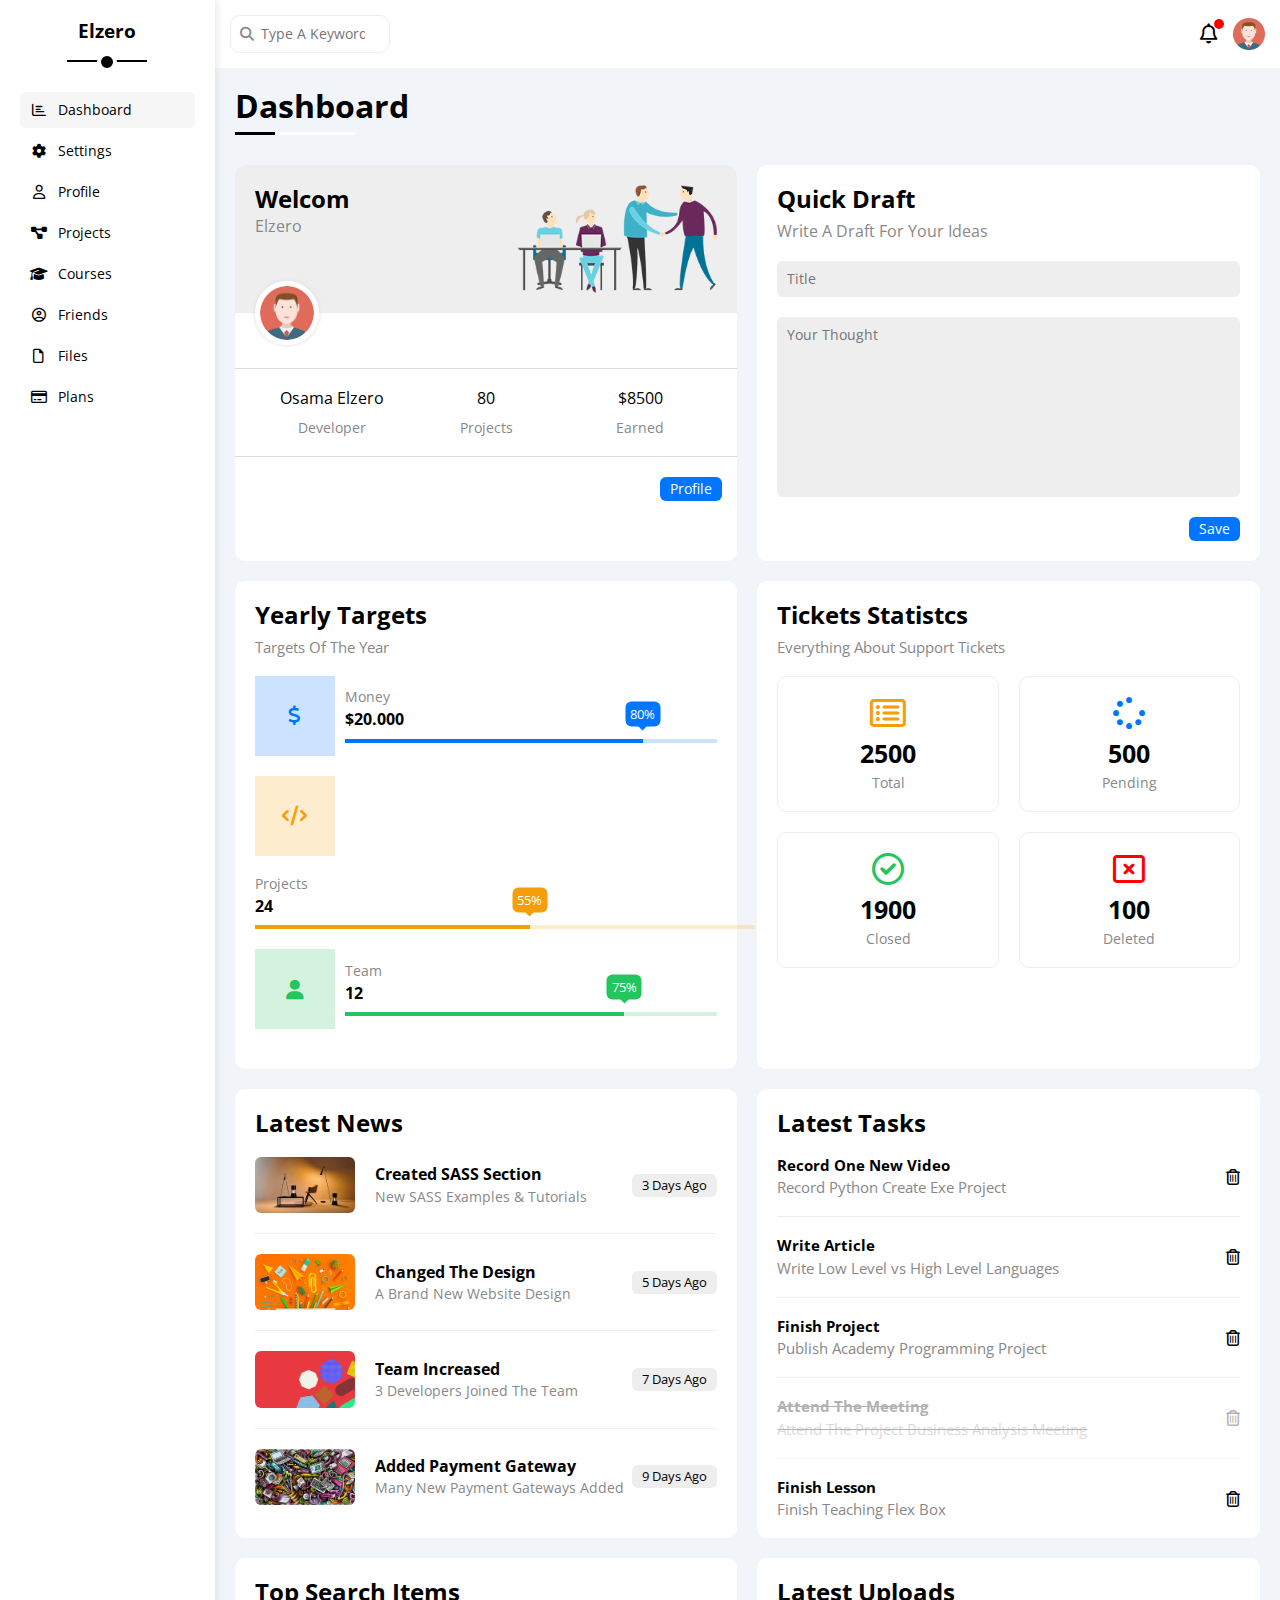
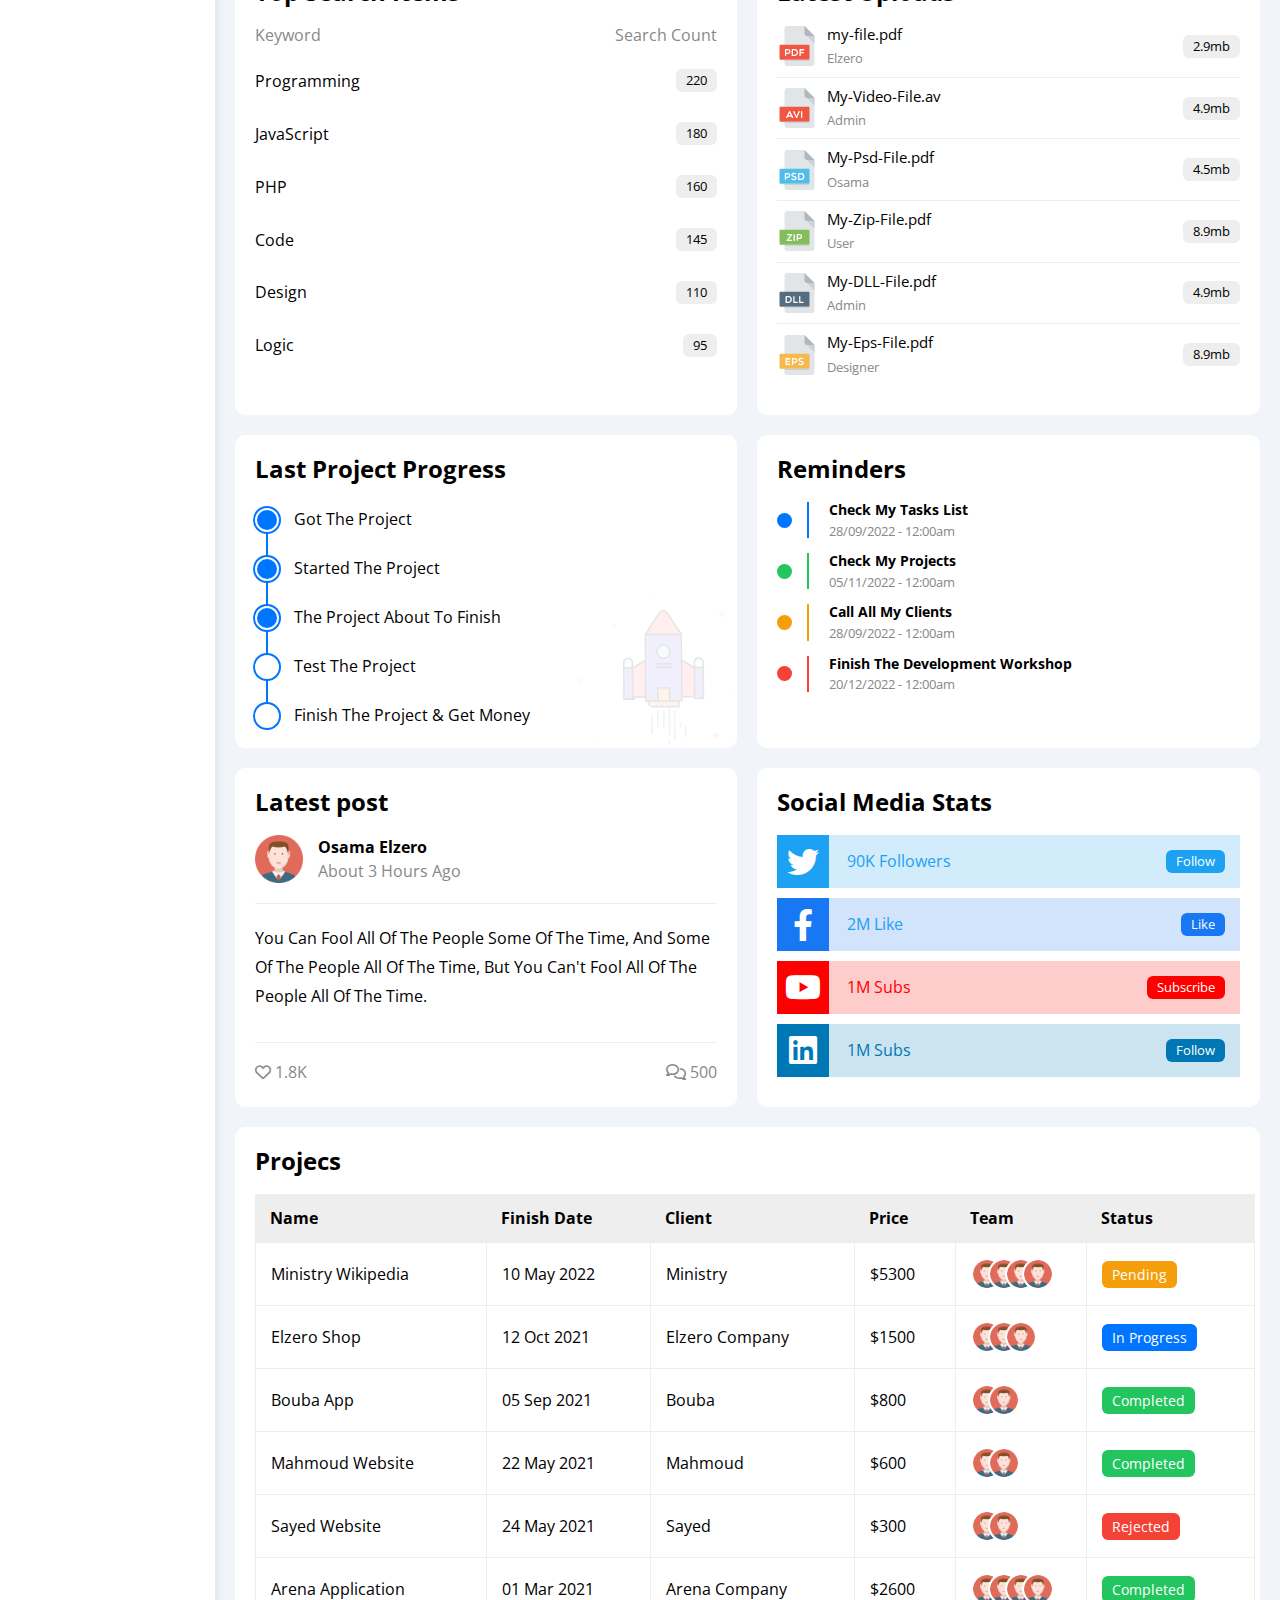
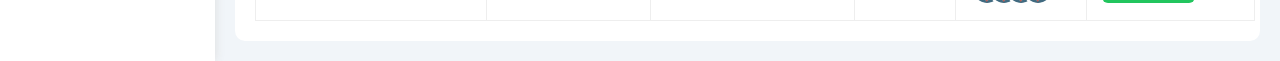
==== dashboard.html @ f8d2c5f2 "adding the project files" ====
<!DOCTYPE html>
<html lang="en">

<head>
  <meta charset="UTF-8">
  <meta http-equiv="X-UA-Compatible" content="IE=edge">
  <meta name="viewport" content="width=device-width, initial-scale=1.0">
  <!-- icons file -->
  <link rel="stylesheet" href="Css/all.min.css">
  <!-- normlaize file -->
  <link rel="stylesheet" href="Css/normlize.css">
  <!-- Framework -->
  <link rel="stylesheet" href="Css/framework.css">
  <!-- mine css files -->
  <link rel="stylesheet" href="Css/master.css">
  <!-- Google fonts -->
  <link rel="preconnect" href="https://fonts.googleapis.com">
  <link rel="preconnect" href="https://fonts.gstatic.com" crossorigin>
  <link
    href="https://fonts.googleapis.com/css2?family=Open+Sans:ital,wght@0,300;0,400;0,500;0,600;0,700;0,800;1,300;1,400;1,500;1,600;1,700;1,800&display=swap"
    rel="stylesheet">
  <title>Dashboard</title>
</head>

<body>
  <!-- Start page -->
  <div class="page d-flex">
    <!-- Start sidebar -->
    <div class="sidebar bg-white p-20 p-relative">
      <h3 class="p-relative txt-c mt-0">Elzero</h3>
      <ul class="">
        <li>
          <a class="active d-flex align-center fs-14 c-black rad-6 p-10" href="/dashboard.html">
            <i class="fa-regular fa-chart-bar fa-fw"></i>
            <span class="hide-mobile">dashboard</span>
          </a>
        </li>
        <li>
          <a class="d-flex align-center fs-14 c-black rad-6 p-10" href="/settings.html">
            <i class="fa-solid fa-gear fa-fw"></i>
            <span class="hide-mobile">settings</span>
          </a>
        </li>
        <li>
          <a class="d-flex align-center fs-14 c-black rad-6 p-10" href="/profile.html">
            <i class="fa-regular fa-user fa-fw"></i>
            <span class="hide-mobile">profile</span>
          </a>
        </li>
        <li>
          <a class="d-flex align-center fs-14 c-black rad-6 p-10" href="/projects.html">
            <i class="fa-solid fa-diagram-project fa-fw"></i></i>
            <span class="hide-mobile">projects</span>
          </a>
        </li>
        <li>
          <a class="d-flex align-center fs-14 c-black rad-6 p-10" href="/courses.html">
            <i class="fa-solid fa-graduation-cap fa-fw"></i>
            <span class="hide-mobile">courses</span>
          </a>
        </li>
        <li>
          <a class="d-flex align-center fs-14 c-black rad-6 p-10" href="/friends.html">
            <i class="fa-regular fa-circle-user fa-fw"></i>
            <span class="hide-mobile">friends</span>
          </a>
        </li>
        <li>
          <a class="d-flex align-center fs-14 c-black rad-6 p-10" href="/files.html">
            <i class="fa-regular fa-file fa-fw"></i>
            <span class="hide-mobile">files</span>
          </a>
        </li>
        <li>
          <a class="d-flex align-center fs-14 c-black rad-6 p-10" href="/plans.html">
            <i class="fa-regular fa-credit-card fa-fw"></i>
            <span class="hide-mobile">plans</span>
          </a>
        </li>
      </ul>
    </div>
    <!-- End sidebar -->
    <!-- Startr mine continer -->
    <div class="mine-continer w-full">
      <!-- Start head -->
      <div class="head between-flex p-15 bg-white ">
        <div class="search p-relative" action="">
          <input class="p-10 border-1 rad-10 p-relative fs-14" type="search" placeholder="Type A Keyword">
        </div>
        <div class="icons d-flex align-center">
          <div class="bell p-relative">
            <i class="fa-regular fa-bell p-relative fa-lg"></i>
          </div>
          <img src="/images/dashborder/head/avatar.png" alt="">
        </div>
      </div>
      <!-- End head  -->
      <!-- Start title -->
      <h1 class="p-relative">Dashboard</h1>
      <!-- End title -->
      <!-- Strt content -->
      <div class="content d-grid gap-20">
        <!-- Start Welcome -->
        <div class="welcom bg-white rad-10 over-hidden">
          <div class="top p-20 d-flex s-between bg-eee">
            <div class="text p-relative">
              <h2 class="m-0">Welcom</h2>
              <p class="c-grey mt-5">Elzero</p>
            </div>
            <img class="hide-mobile " src="/images/dashborder/welcome/welcome.png" alt="">
          </div>
          <div class="image center-img">
            <img src="/images/dashborder/head/avatar.png" alt="">
          </div>
          <div class="bottom d-flex p-20 mt-20 mb-20 align-center s-around txt-c center-flex mobile-block">
            <div class="box">
              <div class="mb-10">Osama Elzero</div>
              <span class="fs-14 c-grey">Developer</span>
            </div>
            <div class="box">
              <div class="mb-10">80</div>
              <span class="fs-14 c-grey">Projects</span>
            </div>
            <div class="box">
              <div class="mb-10">$8500</div>
              <span class="fs-14 c-grey">Earned</span>
            </div>
          </div>
          <a class="visit bg-blue c-white btn-shape d-block w-fit fs-14" href="profile.html">Profile</a>
        </div>
        <!-- End Welcome -->
        <!-- Start Quick Draft -->
        <div class="quick-draft bg-white rad-10 p-20 over-hidden">
          <h2 class="mb-10 mt-0">Quick Draft</h2>
          <p class="c-grey mt-0 mb-20">Write A Draft For Your Ideas</p>
          <form action="">
            <input class="bg-eee rad-6 p-10 d-block mb-20 border-0 w-full fs-14" type="text" placeholder="Title">
            <textarea class="p-10 bg-eee d-block mb-20 rad-6 border-0 w-full fs-14" name="massge"
              placeholder="Your Thought"></textarea>
            <input class="bg-blue btn-shape c-white fs-14 border-0 d-block" type="submit" value="Save">
          </form>
        </div>
        <!-- End Quick Draft -->
        <!-- Start yearly Targets -->
        <div class="yearly-targets bg-white rad-10 p-20">
          <h2 class="mb-10 mt-0">Yearly Targets</h2>
          <p class="c-grey mt-0 mb-20 fs-15">Targets Of The Year</p>
          <div class="box money d-flex align-center mb-20">
            <div class="icon center-flex">
              <i class="fa-solid fa-dollar-sign d-flex align-center fa-lg c-blue"></i>
            </div>
            <div class="data">
              <span class="d-block fs-14 c-grey">Money</span>
              <span class="d-block mt-5 mb-10 fw-bold">&dollar;20.000</span>
              <div class="bar p-relative w-full bg-blue">
                <span class="p-absolute progres bg-blue" style="width: 80%;"></span>
                <span class="persent p-absolute c-white rad-6 fs-14 p-5 bg-blue">80%</span>
              </div>
            </div>
          </div>
          <div class="box projects d-flex align-center mb-20">
            <div class="icon center-flex">
              <i class="fa-solid fa-code d-flex align-center fa-lg c-orange"></i>
            </div>
            <div class="data">
              <span class="d-block fs-14 c-grey">Projects</span>
              <span class="d-block mt-5 mb-10 fw-bold">24</span>
              <div class="bar p-relative w-full bg-orange">
                <span class="p-absolute progres bg-orange" style="width: 55%;"></span>
                <span class="persent p-absolute c-white rad-6 fs-14 p-5 bg-orange">55%</span>
              </div>
            </div>
          </div>
          <div class="box team d-flex align-center mb-20">
            <div class="icon center-flex">
              <i class="fa-solid fa-user fa-lg c-green"></i>
            </div>
            <div class="data">
              <span class="d-block fs-14 c-grey">Team</span>
              <span class="d-block mt-5 mb-10 fw-bold">12</span>
              <div class="bar p-relative w-full bg-green">
                <span class="p-absolute progres bg-green" style="width: 75%;"></span>
                <span class="persent p-absolute c-white rad-6 fs-14 p-5 bg-green">75%</span>
              </div>
            </div>
          </div>
        </div>
        <!-- End yearly Targets -->
        <!-- Start Tickets -->
        <div class="tickets bg-white p-20 rad-10">
          <h2 class="mt-0 mb-10">Tickets Statistcs</h2>
          <p class="c-grey mt-0 mb-20 fs-15">Everything About Support Tickets</p>
          <div class="tickets-container txt-c d-flex gap-20 f-wrap">
            <div class="ticket p-20 border-1 rad-10">
              <i class="fa-regular fa-rectangle-list c-orange fa-2x mb-10"></i>
              <span class="d-block mb-5 fs-25 fw-bold">2500</span>
              <span class="c-grey fs-14">Total</span>
            </div>
            <div class="ticket p-20 border-1 rad-10">
              <i class="fa-solid fa-spinner c-blue fa-2x mb-10"></i>
              <span class="d-block mb-5 fs-25 fw-bold">500</span>
              <span class="c-grey fs-14">Pending</span>
            </div>
            <div class="ticket p-20 border-1 rad-10">
              <i class="fa-regular fa-circle-check c-green fa-2x mb-10"></i>
              <span class="d-block mb-5 fs-25 fw-bold">1900</span>
              <span class="c-grey fs-14">Closed</span>
            </div>
            <div class="ticket p-20 border-1 rad-10">
              <i class="fa-regular fa-rectangle-xmark c-red fa-2x mb-10"></i>
              <span class="d-block mb-5 fs-25 fw-bold">100</span>
              <span class="c-grey fs-14">Deleted</span>
            </div>
          </div>
        </div>
        <!-- End Tickets -->
        <!-- Start Latest News -->
        <div class="latest p-20 bg-white rad-10">
          <h2 class="m-0 mb-20 center-mobile">Latest News</h2>
          <div class="box d-flex align-center mobile-block center-mobile">
            <img class="rad-6" src="/images/dashborder/Latest-News/news-01.png" alt="">
            <div class="text">
              <span class="d-block fw-bold fs-16 mb-5">Created SASS Section</span>
              <span class="d-block c-grey fs-14">New SASS Examples & Tutorials</span>
            </div>
            <span class="d-block btn-shape label bg-eee fs-13 w-fit">3 Days Ago</span>
          </div>
          <div class="box d-flex align-center mobile-block center-mobile">
            <img class="rad-6" src="/images/dashborder/Latest-News/news-02.png" alt="">
            <div class="text">
              <span class="d-block fw-bold fs-16 mb-5">Changed The Design</span>
              <span class="d-block c-grey fs-14">A Brand New Website Design</span>
            </div>
            <span class="d-block btn-shape label bg-eee fs-13 w-fit">5 Days Ago</span>
          </div>
          <div class="box d-flex align-center mobile-block center-mobile">
            <img class="rad-6" src="/images/dashborder/Latest-News/news-03.png" alt="">
            <div class="text">
              <span class="d-block fw-bold fs-16 mb-5">Team Increased</span>
              <span class="d-block c-grey fs-14">3 Developers Joined The Team</span>
            </div>
            <span class="d-block btn-shape label bg-eee fs-13 w-fit">7 Days Ago</span>
          </div>
          <div class="box d-flex align-center mobile-block center-mobile">
            <img class="rad-6" src="/images/dashborder/Latest-News/news-04.png" alt="">
            <div class="text">
              <span class="d-block fw-bold fs-16 mb-5">Added Payment Gateway</span>
              <span class="d-block c-grey fs-14">Many New Payment Gateways Added</span>
            </div>
            <span class="d-block btn-shape label bg-eee fs-13 w-fit">9 Days Ago</span>
          </div>
        </div>
        <!-- End Latest News -->
        <!-- Start Satest News -->
        <div class="latest-tasks bg-white p-20 rad-10">
          <h2 class="m-0 mb-20">Latest Tasks</h2>
          <div class="task between-flex">
            <div class="text fs-15">
              <span class="d-block mb-5 fw-bold">Record One New Video</span>
              <span class="d-block c-grey">Record Python Create Exe Project</span>
            </div>
            <i class="fa-regular fa-trash-can"></i>
          </div>
          <div class="task between-flex">
            <div class="text fs-15">
              <span class="d-block mb-5 fw-bold">Write Article</span>
              <span class="d-block c-grey">Write Low Level vs High Level Languages</span>
            </div>
            <i class="fa-regular fa-trash-can"></i>
          </div>
          <div class="task between-flex">
            <div class="text fs-15">
              <span class="d-block mb-5 fw-bold">Finish Project</span>
              <span class="d-block c-grey">Publish Academy Programming Project</span>
            </div>
            <i class="fa-regular fa-trash-can"></i>
          </div>
          <div class="task deleted between-flex">
            <div class="text fs-15">
              <span class="d-block mb-5 fw-bold ">Attend The Meeting</span>
              <span class="d-block c-grey">Attend The Project Business Analysis Meeting</span>
            </div>
            <i class="fa-regular fa-trash-can"></i>
          </div>
          <div class="task between-flex">
            <div class="text fs-15">
              <span class="d-block mb-5 fw-bold">Finish Lesson</span>
              <span class="d-block c-grey">Finish Teaching Flex Box</span>
            </div>
            <i class="fa-regular fa-trash-can"></i>
          </div>
        </div>
        <!-- End Satest News -->
        <!-- Start top Search Items -->
        <div class="top-search bg-white p-20 rad-10">
          <h2 class="mt-0 mb-20">Top Search Items</h2>
          <div class="item-head between-flex mb-10">
            <p class="m-0 c-grey fs-16">Keyword</p>
            <p class="m-0 c-grey fs-16">Search Count</p>
          </div>
          <div class="item between-flex pt-15 pb-15">
            <p class="m-0 fs-16">Programming</p>
            <p class="m-0 btn-shape bg-eee fs-13">220</p>
          </div>
          <div class="item between-flex pt-15 pb-15">
            <p class="m-0 fs-16">JavaScript</p>
            <p class="m-0 btn-shape bg-eee fs-13">180</p>
          </div>
          <div class="item between-flex pt-15 pb-15">
            <p class="m-0 fs-16">PHP</p>
            <p class="m-0 btn-shape bg-eee fs-13">160</p>
          </div>
          <div class="item between-flex pt-15 pb-15">
            <p class="m-0 fs-16">Code</p>
            <p class="m-0 btn-shape bg-eee fs-13">145</p>
          </div>
          <div class="item between-flex pt-15 pb-15">
            <p class="m-0 fs-16">Design</p>
            <p class="m-0 btn-shape bg-eee fs-13">110</p>
          </div>
          <div class="item between-flex pt-15">
            <p class="m-0 fs-16">Logic</p>
            <p class="m-0 btn-shape bg-eee fs-13">95</p>
          </div>
        </div>
        <!-- End top Search Items -->
        <!-- Start Latest Uploads -->
        <div class="latest-uploads bg-white p-20 rad-10">
          <h2 class="mt-0 mb-20">Latest Uploads</h2>
          <ul class="m-0">
            <li class="up-row d-flex align-center mb-10 pb-10">
              <img class="mr-10" src="/images/dashborder/Latest-Uploads/pdf.svg" alt="">
              <div class="info">
                <span class="d-block fs-15 mb-5">my-file.pdf</span>
                <span class="c-grey fs-13">Elzero</span>
              </div>
              <span class="lable d-block btn-shape bg-eee fs-13">2.9mb</span>
            </li>
            <li class="up-row d-flex align-center mb-10 pb-10">
              <img class="mr-10" src="/images/dashborder/Latest-Uploads/avi.svg" alt="">
              <div class="info">
                <span class="d-block fs-15 mb-5">My-Video-File.av</span>
                <span class="c-grey fs-13">Admin</span>
              </div>
              <span class="lable d-block btn-shape bg-eee fs-13">4.9mb</span>
            </li>
            <li class="up-row d-flex align-center mb-10 pb-10">
              <img class="mr-10" src="/images/dashborder/Latest-Uploads/psd.svg" alt="">
              <div class="info">
                <span class="d-block fs-15 mb-5">My-Psd-File.pdf</span>
                <span class="c-grey fs-13">Osama</span>
              </div>
              <span class="lable d-block btn-shape bg-eee fs-13">4.5mb</span>
            </li>
            <li class="up-row d-flex align-center mb-10 pb-10">
              <img class="mr-10" src="/images/dashborder/Latest-Uploads/zip.svg" alt="">
              <div class="info">
                <span class="d-block fs-15 mb-5">My-Zip-File.pdf</span>
                <span class="c-grey fs-13">User</span>
              </div>
              <span class="lable d-block btn-shape bg-eee fs-13">8.9mb</span>
            </li>
            <li class="up-row d-flex align-center mb-10 pb-10">
              <img class="mr-10" src="/images/dashborder/Latest-Uploads/dll.svg" alt="">
              <div class="info">
                <span class="d-block fs-15 mb-5">My-DLL-File.pdf</span>
                <span class="c-grey fs-13">Admin</span>
              </div>
              <span class="lable d-block btn-shape bg-eee fs-13">4.9mb</span>
            </li>
            <li class="up-row d-flex align-center mb-10 pb-10">
              <img class="mr-10" src="/images/dashborder/Latest-Uploads/eps.svg" alt="">
              <div class="info">
                <span class="d-block fs-15 mb-5">My-Eps-File.pdf</span>
                <span class="c-grey fs-13">Designer</span>
              </div>
              <span class="lable d-block btn-shape bg-eee fs-13">8.9mb</span>
            </li>
          </ul>
        </div>
        <!-- End Latest Uploads -->
        <!-- Start Last Project Progress -->
        <div class="last-project bg-white p-20 rad-10 p-relative">
          <h2 class="mt-0 mb20">Last Project Progress</h2>
          <ul class="p-relative m-0">
            <li class="step d-flex align-center mt-25 don">
              Got The Project
            </li>
            <li class="step d-flex align-center mt-25 don">
              Started The Project
            </li>
            <li class="step d-flex align-center mt-25 don">
              The Project About To Finish
            </li>
            <li class="step d-flex align-center mt-25 in">
              Test The Project
            </li>
            <li class="step d-flex align-center mt-25">
              Finish The Project & Get Money
            </li>
          </ul>
          <img class="p-absolute hide-mobile" src="images/dashborder/Last Profect Progress/project.png" alt="">
        </div>
        <!-- End Last Project Progress -->
        <!-- Start Reminders -->
        <div class="reminders bg-white rad-10 p-20">
          <h2 class="mt-0 mb 20">Reminders</h2>
          <ul class="m-0">
            <li class="remind-row d-flex align-center mt-15">
              <span class="dot d-block mr-15 rad-50 bg-blue"></span>
              <div class="text  pl-20">
                <p class="mt-0 mb-5 fs-14 fw-bold">Check My Tasks List</p>
                <span class="d-block c-grey fs-13">28/09/2022 - 12:00am</span>
              </div>
            </li>
            <li class="remind-row d-flex align-center mt-15">
              <span class="dot d-block mr-15 rad-50 bg-green"></span>
              <div class="text pl-20">
                <p class="mt-0 mb-5 fs-14 fw-bold">Check My Projects</p>
                <span class="d-block c-grey fs-13">05/11/2022 - 12:00am</span>
              </div>
            </li>
            <li class="remind-row d-flex align-center mt-15">
              <span class="dot d-block mr-15 rad-50 bg-orange"></span>
              <div class="text pl-20">
                <p class="mt-0 mb-5 fs-14 fw-bold">Call All My Clients</p>
                <span class="d-block c-grey fs-13">28/09/2022 - 12:00am</span>
              </div>
            </li>
            <li class="remind-row d-flex align-center mt-15">
              <span class="dot d-block mr-15 rad-50 bg-red"></span>
              <div class="text pl-20">
                <p class="mt-0 mb-5 fs-14 fw-bold">Finish The Development Workshop</p>
                <span class="d-block c-grey fs-13">20/12/2022 - 12:00am</span>
              </div>
            </li>
          </ul>
        </div>
        <!-- End Reminders -->
        <!-- Start Latest Post -->
        <div class="latest-post bg-white rad-10 p-20">
          <h2 class="mt-0 mb-20">Latest post</h2>
          <div class="head d-flex align-center">
            <img class="mr-15" src="/images/dashborder/head/avatar.png" alt="">
            <div class="text">
              <span class="d-block mb-5 fs-16 fw-bold">Osama Elzero</span>
              <span class="d-block c-grey fs-16">About 3 Hours Ago</span>
            </div>
          </div>
          <div class="post mt-20 pt-20 pb-20 mb-20 center-mobile">You Can Fool All Of The People Some Of The Time, And
            Some Of The People All Of The Time, But You Can't Fool All Of The
            People All Of The Time.</div>
          <div class="data c-grey between-flex">
            <div class="likes">
              <i class="fa-regular fa-heart"></i>
              <span>1.8K</span>
            </div>
            <div class="comments">
              <i class="fa-regular fa-comments"></i>
              <span>500</span>
            </div>
          </div>
        </div>
        <!-- End Latest Post -->
        <!-- Start Social Media Stats -->
        <div class="social-media bg-white p-20 rad-10">
          <h2 class="mt-0 mb-20">Social Media Stats</h2>
          <div class="twitter social-row between-flex mb-10 p-relative p-15">
            <i class="fa-brands fa-twitter fa-2x c-white center-flex h-full p-absolute"></i>
            <span>90K Followers</span>
            <a href="#" class="btn-shape c-white fs-13">Follow</a>
          </div>
          <div class="facebook social-row between-flex mb-10 p-relative p-15">
            <i class="fa-brands fa-facebook-f c-white fa-2x center-flex h-full p-absolute"></i>
            <span>2M Like</span>
            <a href="#" class="btn-shape c-white fs-13">Like</a>
          </div>
          <div class="youtupe social-row between-flex mb-10 p-relative p-15">
            <i class="fa-brands fa-youtube c-white fa-2x center-flex h-full p-absolute"></i>
            <span>1M Subs</span>
            <a href="#" class="btn-shape c-white fs-13">Subscribe</a>
          </div>
          <div class="linked-in social-row between-flex mb-10 p-relative p-15">
            <i class="fa-brands fa-linkedin c-white fa-2x center-flex h-full p-absolute"></i>
            <span>1M Subs</span>
            <a href="#" class="btn-shape c-white fs-13">Follow</a>
          </div>
        </div>
        <!-- End Social Media Stats -->
      </div>
      <!-- End content -->
      <!-- Start Projects -->
      <div class="projecs p-20 bg-white rad-10 m-20">
        <h2 class="mt-0 mb-20">Projecs</h2>
        <table>
          <thead>
            <tr>
              <td>Name</td>
              <td>Finish Date</td>
              <td>Client</td>
              <td>Price</td>
              <td>Team</td>
              <td>Status</td>
            </tr>
          </thead>
          <tbody>
            <tr>
              <td>Ministry Wikipedia</td>
              <td>10 May 2022</td>
              <td>Ministry</td>
              <td>$5300</td>
              <td class="image d-flex align-center">
                <img src="/images/dashborder/head/avatar.png" alt="">
                <img src="/images/dashborder/head/avatar.png" alt="">
                <img src="/images/dashborder/head/avatar.png" alt="">
                <img src="/images/dashborder/head/avatar.png" alt="">
              </td>
              <td><span class="btn-shape bg-orange c-white fs-14">Pending</span></td>
            </tr>
            <tr>
              <td>Elzero Shop</td>
              <td>12 Oct 2021</td>
              <td>Elzero Company</td>
              <td>$1500</td>
              <td class="image d-flex align-center">
                <img src="/images/dashborder/head/avatar.png" alt="">
                <img src="/images/dashborder/head/avatar.png" alt="">
                <img src="/images/dashborder/head/avatar.png" alt="">
              </td>
              <td><span class="btn-shape bg-blue c-white fs-14">In Progress</span></td>
            </tr>
            <tr>
              <td>Bouba App</td>
              <td>05 Sep 2021</td>
              <td>Bouba</td>
              <td>$800</td>
              <td class="image d-flex align-center">
                <img src="/images/dashborder/head/avatar.png" alt="">
                <img src="/images/dashborder/head/avatar.png" alt="">
              </td>
              <td><span class="btn-shape bg-green c-white fs-14">Completed</span></td>
            </tr>
            <tr>
              <td>Mahmoud Website</td>
              <td>22 May 2021</td>
              <td>Mahmoud</td>
              <td>$600</td>
              <td class="image d-flex align-center">
                <img src="/images/dashborder/head/avatar.png" alt="">
                <img src="/images/dashborder/head/avatar.png" alt="">
              </td>
              <td><span class="btn-shape bg-green c-white fs-14">Completed</span></td>
            </tr>
            <tr>
              <td>Sayed Website</td>
              <td>24 May 2021</td>
              <td>Sayed</td>
              <td>$300</td>
              <td class="image d-flex align-center">
                <img src="/images/dashborder/head/avatar.png" alt="">
                <img src="/images/dashborder/head/avatar.png" alt="">
              </td>
              <td><span class="btn-shape bg-red c-white fs-14">Rejected</span></td>
            </tr>
            <tr>
              <td>Arena Application</td>
              <td>01 Mar 2021</td>
              <td>Arena Company</td>
              <td>$2600</td>
              <td class="image d-flex align-center">
                <img src="/images/dashborder/head/avatar.png" alt="">
                <img src="/images/dashborder/head/avatar.png" alt="">
                <img src="/images/dashborder/head/avatar.png" alt="">
                <img src="/images/dashborder/head/avatar.png" alt="">
              </td>
              <td><span class="btn-shape bg-green c-white fs-14">Completed</span></td>
            </tr>
          </tbody>
        </table>
      </div>
      <!-- End Projects -->
    </div>
    <!-- End mine continer -->
  </div>
  <!-- End page -->
</body>

</html>
---- Css/normlize.css ----
/*! normalize.css v8.0.1 | MIT License | github.com/necolas/normalize.css */

/* Document
   ========================================================================== */

/**
 * 1. Correct the line height in all browsers.
 * 2. Prevent adjustments of font size after orientation changes in iOS.
 */

html {
  line-height: 1.15;
  /* 1 */
  -webkit-text-size-adjust: 100%;
  /* 2 */
}

/* Sections
   ========================================================================== */

/**
 * Remove the margin in all browsers.
 */

body {
  margin: 0;
}

/**
 * Render the `main` element consistently in IE.
 */

main {
  display: block;
}

/**
 * Correct the font size and margin on `h1` elements within `section` and
 * `article` contexts in Chrome, Firefox, and Safari.
 */

h1 {
  font-size: 2em;
  margin: 0.67em 0;
}

/* Grouping content
   ========================================================================== */

/**
 * 1. Add the correct box sizing in Firefox.
 * 2. Show the overflow in Edge and IE.
 */

hr {
  box-sizing: content-box;
  /* 1 */
  height: 0;
  /* 1 */
  overflow: visible;
  /* 2 */
}

/**
 * 1. Correct the inheritance and scaling of font size in all browsers.
 * 2. Correct the odd `em` font sizing in all browsers.
 */

pre {
  font-family: monospace, monospace;
  /* 1 */
  font-size: 1em;
  /* 2 */
}

/* Text-level semantics
   ========================================================================== */

/**
 * Remove the gray background on active links in IE 10.
 */

a {
  background-color: transparent;
}

/**
 * 1. Remove the bottom border in Chrome 57-
 * 2. Add the correct text decoration in Chrome, Edge, IE, Opera, and Safari.
 */

abbr[title] {
  border-bottom: none;
  /* 1 */
  text-decoration: underline;
  /* 2 */
  text-decoration: underline dotted;
  /* 2 */
}

/**
 * Add the correct font weight in Chrome, Edge, and Safari.
 */

b,
strong {
  font-weight: bolder;
}

/**
 * 1. Correct the inheritance and scaling of font size in all browsers.
 * 2. Correct the odd `em` font sizing in all browsers.
 */

code,
kbd,
samp {
  font-family: monospace, monospace;
  /* 1 */
  font-size: 1em;
  /* 2 */
}

/**
 * Add the correct font size in all browsers.
 */

small {
  font-size: 80%;
}

/**
 * Prevent `sub` and `sup` elements from affecting the line height in
 * all browsers.
 */

sub,
sup {
  font-size: 75%;
  line-height: 0;
  position: relative;
  vertical-align: baseline;
}

sub {
  bottom: -0.25em;
}

sup {
  top: -0.5em;
}

/* Embedded content
   ========================================================================== */

/**
 * Remove the border on images inside links in IE 10.
 */

img {
  border-style: none;
}

/* Forms
   ========================================================================== */

/**
 * 1. Change the font styles in all browsers.
 * 2. Remove the margin in Firefox and Safari.
 */

button,
input,
optgroup,
select,
textarea {
  font-family: inherit;
  /* 1 */
  font-size: 100%;
  /* 1 */
  line-height: 1.15;
  /* 1 */
  margin: 0;
  /* 2 */
}

/**
 * Show the overflow in IE.
 * 1. Show the overflow in Edge.
 */

button,
input {
  /* 1 */
  overflow: visible;
}

/**
 * Remove the inheritance of text transform in Edge, Firefox, and IE.
 * 1. Remove the inheritance of text transform in Firefox.
 */

button,
select {
  /* 1 */
  text-transform: none;
}

/**
 * Correct the inability to style clickable types in iOS and Safari.
 */

button,
[type="button"],
[type="reset"],
[type="submit"] {
  -webkit-appearance: button;
}

/**
 * Remove the inner border and padding in Firefox.
 */

button::-moz-focus-inner,
[type="button"]::-moz-focus-inner,
[type="reset"]::-moz-focus-inner,
[type="submit"]::-moz-focus-inner {
  border-style: none;
  padding: 0;
}

/**
 * Restore the focus styles unset by the previous rule.
 */

button:-moz-focusring,
[type="button"]:-moz-focusring,
[type="reset"]:-moz-focusring,
[type="submit"]:-moz-focusring {
  outline: 1px dotted ButtonText;
}

/**
 * Correct the padding in Firefox.
 */

fieldset {
  padding: 0.35em 0.75em 0.625em;
}

/**
 * 1. Correct the text wrapping in Edge and IE.
 * 2. Correct the color inheritance from `fieldset` elements in IE.
 * 3. Remove the padding so developers are not caught out when they zero out
 *    `fieldset` elements in all browsers.
 */

legend {
  box-sizing: border-box;
  /* 1 */
  color: inherit;
  /* 2 */
  display: table;
  /* 1 */
  max-width: 100%;
  /* 1 */
  padding: 0;
  /* 3 */
  white-space: normal;
  /* 1 */
}

/**
 * Add the correct vertical alignment in Chrome, Firefox, and Opera.
 */

progress {
  vertical-align: baseline;
}

/**
 * Remove the default vertical scrollbar in IE 10+.
 */

textarea {
  overflow: auto;
}

/**
 * 1. Add the correct box sizing in IE 10.
 * 2. Remove the padding in IE 10.
 */

[type="checkbox"],
[type="radio"] {
  box-sizing: border-box;
  /* 1 */
  padding: 0;
  /* 2 */
}

/**
 * Correct the cursor style of increment and decrement buttons in Chrome.
 */

[type="number"]::-webkit-inner-spin-button,
[type="number"]::-webkit-outer-spin-button {
  height: auto;
}

/**
 * 1. Correct the odd appearance in Chrome and Safari.
 * 2. Correct the outline style in Safari.
 */

[type="search"] {
  -webkit-appearance: textfield;
  /* 1 */
  outline-offset: -2px;
  /* 2 */
}

/**
 * Remove the inner padding in Chrome and Safari on macOS.
 */

[type="search"]::-webkit-search-decoration {
  -webkit-appearance: none;
}

/**
 * 1. Correct the inability to style clickable types in iOS and Safari.
 * 2. Change font properties to `inherit` in Safari.
 */

::-webkit-file-upload-button {
  -webkit-appearance: button;
  /* 1 */
  font: inherit;
  /* 2 */
}

/* Interactive
   ========================================================================== */

/*
 * Add the correct display in Edge, IE 10+, and Firefox.
 */

details {
  display: block;
}

/*
 * Add the correct display in all browsers.
 */

summary {
  display: list-item;
}

/* Misc
   ========================================================================== */

/**
 * Add the correct display in IE 10+.
 */

template {
  display: none;
}

/**
 * Add the correct display in IE 10.
 */

[hidden] {
  display: none;
}
---- Css/framework.css ----
/* Start varibales */
:root {
  --blue-color: #0075ff;
  --blue-alt-color: #0d69d5;
  --orange-color: #f59e0b;
  --green-color: #22c55e;
  --red-color: #f44336;
  --grey-color: #888;
}

/* End varibales */
/* Start Box */

.d-block {
  display: block;
}

.d-flex {
  display: flex;
}

.d-grid {
  display: grid;
}

@media (max-width:767px) {
  .mobile-block {
    display: block;
  }
}

.align-center {
  align-items: center;
}

.j-center {
  justify-content: center;
}

.s-between {
  justify-content: space-between;
}

.s-around {
  justify-content: space-around;
}

.f-wrap {
  flex-wrap: wrap;
}

/* End Box */
/* Start padding + margin + gap */
.p-5 {
  padding: 5px;
}

.p-10 {
  padding: 10px;
}

.p-15 {
  padding: 15px;
}

.p-20 {
  padding: 20px;
}

.pt-10 {
  padding-top: 10px;
}

.pt-15 {
  padding-top: 15px;
}

.pt-20 {
  padding-top: 20px;
}

.pr-10 {
  padding-right: 10px;
}

.pr-15 {
  padding-right: 15px;
}

.pr-20 {
  padding-right: 20px;
}

.pb-10 {
  padding-bottom: 10px;
}

.pb-15 {
  padding-bottom: 15px;
}

.pb-20 {
  padding-bottom: 20px;
}

.pl-10 {
  padding-left: 10px;
}

.pl-20 {
  padding-left: 20px;
}

.m-0 {
  margin: 0;
}

.m-20 {
  margin: 20px;
}

.mt-0 {
  margin-top: 0;
}

.mt-5 {
  margin-top: 5px;
}

.mt-10 {
  margin-top: 10px;
}

.mt-15 {
  margin-top: 15px;
}

.mt-20 {
  margin-top: 20px;
}

.mt-25 {
  margin-top: 25px;
}

.mr-5 {
  margin-right: 5px;
}

.mr-10 {
  margin-right: 10px;
}

.mr-15 {
  margin-right: 15px;
}

.mr-20 {
  margin-right: 20px;
}

.mb-0 {
  margin-bottom: 0px;
}

.mb-5 {
  margin-bottom: 5px;
}

.mb-10 {
  margin-bottom: 10px;
}

.mb-15 {
  margin-bottom: 15px;
}

.mb-20 {
  margin-bottom: 20px;
}

.ml-20 {
  margin-left: 20px;
}

.gap-20 {
  gap: 20px;
}

/* End padding + margin */
/* Start color */

.bg-white {
  background-color: white;
}

.bg-grey {
  background-color: var(--grey-color);
}

.bg-eee {
  background-color: #eee;
}

.bg-blue {
  background-color: var(--blue-color);
}

.bg-orange {
  background-color: var(--orange-color);
}

.bg-green {
  background-color: var(--green-color);
}

.bg-red {
  background-color: var(--red-color);
}

.c-black {
  color: black;
}

.c-white {
  color: white;
}

.c-blue {
  color: var(--blue-color);
}

.c-grey {
  color: var(--grey-color);
}

.c-orange {
  color: var(--orange-color);
}

.c-green {
  color: var(--green-color);
}

.c-red {
  color: red;
}

/* End color */
/* Start Position */

.p-relative {
  position: relative;
}

.p-absolute {
  position: absolute;
}

/* End Position */
/* Start font */

.txt-c {
  text-align: center;
}

.fs-14 {
  font-size: 14px;
}

.fs-13 {
  font-size: 13px;
}

.fs-15 {
  font-size: 15px;
}

.fs-16 {
  font-size: 16px;
}

.fs-25 {
  font-size: 25px;
}

.weight-n {
  font-weight: normal;
}

.fw-bold {
  font-weight: bold;
}

/* End font */
/* Start border */

.rad-6 {
  border-radius: 6px;
  -webkit-border-radius: 6px;
  -moz-border-radius: 6px;
  -ms-border-radius: 6px;
  -o-border-radius: 6px;
}

.rad-10 {
  border-radius: 10px;
  -webkit-border-radius: 10px;
  -moz-border-radius: 10px;
  -ms-border-radius: 10px;
  -o-border-radius: 10px;
}

.rad-50 {
  border-radius: 50%;
  -webkit-border-radius: 50%;
  -moz-border-radius: 50%;
  -ms-border-radius: 50%;
  -o-border-radius: 50%;
}

.border-1 {
  border: solid 1px #eee;
}

.border-1-b {
  border-bottom: solid 1px #eee;
}

.border-1-t {
  border-top: solid 1px #eee;
}

.border-0 {
  border: none;
}

/* End border */
/* Start Size */

.w-full {
  width: 100%;
}

.w-fit {
  width: fit-content;
}

.h-full {
  height: 100%;
}

.w-100 {
  width: 100px;
}

.h-100 {
  height: 100px;
}

.over-hidden {
  overflow: hidden;
}

/* End Size */
/* Start Components */

.between-flex {
  display: flex;
  align-items: center;
  justify-content: space-between;
}

.center-flex {
  display: flex;
  align-items: center;
  justify-content: center;
}

.btn-shape {
  padding: 4px 10px;
  border-radius: 6px;
  -webkit-border-radius: 6px;
  -moz-border-radius: 6px;
  -ms-border-radius: 6px;
  -o-border-radius: 6px;
}

/* Start Components */
/* Start mobile classes */
@media (max-width:767px) {
  .hide-mobile {
    display: none;
  }
}

@media (max-width:767px) {
  .center-mobile {
    text-align: center;
  }
}

@media (max-width:767px) {
  .block-mobile {
    display: block;
  }
}

/* End mobile classes */
---- Css/master.css ----
/* Start varibales */
:root {
  --blue-color: #0075ff;
  --blue-alt-color: #0d69d5;
  --orange-color: #f59e0b;
  --green-color: #22c55e;
  --red-color: #f44336;
  --grey-color: #888;
  --mine-transitioin: 0.3s;
  --fa-style-family-classic: "Font Awesome 5 Free";
}

/* End varibales */
/* Start Glouble rules */
* {
  -webkit-box-sizing: border-box;
  -moz-box-sizing: border-box;
  box-sizing: border-box;
}

html {
  scroll-behavior: smooth;
}

body {
  font-family: "Open Sans", sans-serif;
  margin: 0;
}

*:focus {
  outline: none;
}

a {
  text-decoration: none;
}

ul {
  list-style: none;
  padding: 0;
}

::-webkit-scrollbar {
  width: 15px;
}

::-webkit-scrollbar-track {
  background-color: white;
}

::-webkit-scrollbar-thumb {
  width: 15px;
  background-color: var(--blue-color);
}

::-webkit-scrollbar-thumb:hover {
  background-color: var(--blue-alt-color);
}

.page {
  background-color: #f1f5f9;
  min-height: 100vh;
}

.mine-continer {
  overflow: hidden;
}

/* End Glouble rules */
/* Start Sidebar */

.sidebar {
  width: 250px;
  box-shadow: 0 0 10px #DDD;
}

.sidebar>h3 {
  position: relative;
  margin-bottom: 50px;
}

.sidebar>h3::before,
.sidebar>h3::after {
  position: absolute;
  content: "";
  background-color: black;
  left: 50%;
  transform: translateX(-50%);
  -webkit-transform: translateX(-50%);
  -moz-transform: translateX(-50%);
  -ms-transform: translateX(-50%);
  -o-transform: translateX(-50%);
  bottom: -20px;
}

.sidebar>h3::before {
  width: 80px;
  height: 2px;
}

.sidebar>h3::after {
  width: 12px;
  height: 12px;
  border: white solid 4px;
  transform: translate(-50%, 50%);
  -webkit-transform: translate(-50%, 50%);
  -moz-transform: translate(-50%, 50%);
  -ms-transform: translate(-50%, 50%);
  -o-transform: translate(-50%, 50%);
  border-radius: 50%;
  -webkit-border-radius: 50%;
  -moz-border-radius: 50%;
  -ms-border-radius: 50%;
  -o-border-radius: 50%;

}

.sidebar ul li a {
  transition: 0.3s;
  -webkit-transition: 0.3s;
  -moz-transition: 0.3s;
  -ms-transition: 0.3s;
  -o-transition: 0.3s;
  margin-bottom: 5px;
  text-transform: capitalize;
}

.sidebar ul li a:hover,
.sidebar ul li a.active {
  background-color: #f6f6f6;
}

.sidebar ul li a span {
  font-size: 14px;
  margin-left: 10px;
}

@media (max-width:767px) {
  .sidebar {
    width: 58px;
    padding: 10px;
  }

  .sidebar>h3 {
    font-size: 13px;
    margin-bottom: 15px;
  }

  .sidebar>h3::before,
  .sidebar>h3::after {
    display: none;
  }
}

/* End Sidebar */
/* Start content */
.page .mine-continer>.content {
  grid-template-columns: repeat(auto-fill, minmax(450px, 1fr));
  margin-left: 20px;
  margin-right: 20px;
  margin-bottom: 20px;
}

@media (max-width:767px) {
  .page .mine-continer>.content {
    grid-template-columns: minmax(200px, 1fr);
    margin-left: 10px;
    margin-right: 10px;
    gap: 10px;
  }
}

/* End content */
/* Start Head */
.head .search input[type="search"] {
  padding-left: 30px;
  width: 160px;
  transition: width 0.3s;
  -webkit-transition: width 0.3s;
  -moz-transition: width 0.3s;
  -ms-transition: width 0.3s;
  -o-transition: width 0.3s;
}

.head .search input[type="search"]:focus {
  width: 200px;
}

.head .search input[type="search"]:focus::placeholder {
  color: transparent;
}

.head .search::before {
  content: "\f002";
  font-family: "Font Awesome 6 Free";
  font-weight: 900;
  position: absolute;
  left: 10px;
  top: 50%;
  transform: translatey(-50%);
  z-index: 1;
  -webkit-transform: translatey(-50%);
  -moz-transform: translatey(-50%);
  -ms-transform: translatey(-50%);
  -o-transform: translatey(-50%);
  color: var(--grey-color);
  font-size: 14px;
}

.mine-continer>.head img {
  width: 32px;
  height: 32px;
  margin-left: 15px;
}


.head .icons .bell::before {
  content: "";
  width: 10px;
  height: 10px;
  background-color: red;
  border-radius: 50%;
  -webkit-border-radius: 50%;
  -moz-border-radius: 50%;
  -ms-border-radius: 50%;
  -o-border-radius: 50%;
  position: absolute;
  top: -6px;
  right: -6px;
}

/* End Head */
/* Start title */

.mine-continer>h1 {
  margin: 20px 20px 40px 20px;
}

.mine-continer>h1::before {
  content: "";
  position: absolute;
  width: 120px;
  height: 3px;
  left: 0;
  bottom: -10px;
  background-image: linear-gradient(to right, black 10%, black 33%, white 33%, white 100%);
}

/* End title */
/* Start Welcome */

@media (max-width:767px) {
  .mine-continer .top {
    padding-bottom: 30px;
  }
}

.mine-continer .top img {
  width: 200px;
}

.mine-continer .welcom>.image img {
  width: 64px;
  height: 64px;
  border-radius: 50%;
  -webkit-border-radius: 50%;
  -moz-border-radius: 50%;
  -ms-border-radius: 50%;
  -o-border-radius: 50%;
  border: 5px white solid;
  box-shadow: 0 0 5px #DDD;
  margin-left: 20px;
  margin-top: -32px;
}

@media (max-width: 767px) {
  .mine-continer .welcom>.image img {
    margin-left: 0;
  }
}

.mine-continer .welcom .bottom {
  border-top: solid 1px #DDD;
  border-bottom: solid 1px #DDD;
}

.mine-continer .welcom .bottom .box {
  flex: 1;
}

@media (max-width:767px) {
  .mine-continer .welcom .bottom .box:not(:last-child) {
    margin-bottom: 20px;
  }
}

.welcom .visit {
  margin: 0 15px 15px auto;
  transition: var(--mine-transitioin);
  -webkit-transition: var(--mine-transitioin);
  -moz-transition: var(--mine-transitioin);
  -ms-transition: var(--mine-transitioin);
  -o-transition: var(--mine-transitioin);
}

.welcom .visit:hover {
  background-color: var(--blue-alt-color);
}

/* End Welcome */
/* Start Quick Draft */

.quick-draft textarea {
  resize: none;
  min-height: 180px;
}

.quick-draft input[type="submit"] {
  margin-left: auto;
  cursor: pointer;
  transition: var(--mine-transitioin);
  -webkit-transition: var(--mine-transitioin);
  -moz-transition: var(--mine-transitioin);
  -ms-transition: var(--mine-transitioin);
  -o-transition: var(--mine-transitioin);
}

.quick-draft input[type="submit"]:hover {
  background-color: var(--blue-alt-color);
}

/* End Quick Draft */
/* Start yearly Targets */

.yearly-targets .box .data {
  flex: 1;
}

.yearly-targets .box .icon {
  width: 80px;
  height: 80px;
  margin-right: 10px;
}

@media (max-width:767px) {
  .yearly-targets .box .icon {
    width: 50px;
    height: 50px;
  }
}

.yearly-targets .money .icon,
.yearly-targets .money .data .bar {
  background-color: rgb(0 117 255 / 20%);
}

.yearly-targets .projects .icon,
.yearly-targets .projects .data .bar {
  background-color: rgb(245 158 11 / 20%);
}

.yearly-targets .team .icon,
.yearly-targets .team .data .bar {
  background-color: rgb(34 197 94 / 20%);
}

.yearly-targets .box .data .bar {
  height: 4px;
}

.yearly-targets .box .data .bar .progres {
  height: 100%;
}

.yearly-targets .box .data .bar .persent {
  transform: translate(-50%, -150%);
  -webkit-transform: translate(-50%, -150%);
  -moz-transform: translate(-50%, -150%);
  -ms-transform: translate(-50%, -150%);
  -o-transform: translate(-50%, -150%);
}

.yearly-targets .box .data .bar .persent::before {
  content: "";
  border-color: transparent;
  border-style: solid;
  border-width: 5px;
  position: absolute;
  bottom: -9px;
  left: calc(50% - 5px);
  width: 0px;
  height: 0px;
}

.yearly-targets .money .data .bar .persent::before {
  border-top-color: var(--blue-color);
}

.yearly-targets .projects .data .bar .persent::before {
  border-top-color: var(--orange-color);
}

.yearly-targets .team .data .bar .persent::before {
  border-top-color: var(--green-color);
}

.yearly-targets .box .data .bar .persent {
  font-size: 13px;
}

.yearly-targets .money .data .bar .persent {
  left: 80%;
}

.yearly-targets .projects .data .bar .persent {
  left: 55%;
}

.yearly-targets .team .data .bar .persent {
  left: 75%;
}


/* End yearly Targets */
/* Start Tickets */

.tickets .tickets-container .ticket {
  flex-basis: calc(50% - 10px);
}

@media (max-width:767px) {
  .tickets .tickets-container .ticket {
    flex-basis: 100%;
  }
}

/* End Tickets */
/* Start Latest */

.latest .box:not(:last-child) {
  padding-bottom: 20px;
  margin-bottom: 20px;
  border-bottom: 1px solid #eee;
}


.latest .box img {
  margin-right: 20px;
  width: 100px;
}

@media (max-width:767px) {
  .latest .box img {
    margin: 0 0 10px;
  }
}

.latest .box .text {
  flex: 1;
}

.latest .box .label {
  margin: 10px auto;
}

/* End Latest */
/* Start Latest Tasks*/

.latest-tasks .task:not(:last-child) {
  padding-bottom: 20px;
  margin-bottom: 20px;
  border-bottom: 1px solid #eee;
}

.latest-tasks .deleted .text {
  text-decoration: line-through;
}

.latest-tasks .deleted {
  opacity: 0.3;
}

.latest-tasks .task i {
  cursor: pointer;
  transition: var(--mine-transitioin);
  -webkit-transition: var(--mine-transitioin);
  -moz-transition: var(--mine-transitioin);
  -ms-transition: var(--mine-transitioin);
  -o-transition: var(--mine-transitioin);
}

.latest-tasks .task i:hover {
  color: var(--red-color);
}

/* End Latest Tasks*/
/* Start Latest Uploads */

.latest-uploads ul li:not(:last-of-type) {
  border-bottom: 1px solid #eee;
}

.latest-uploads .up-row .info {
  flex-grow: 1;
}

.latest-uploads .up-row img {
  width: 40px;
  height: 40px;
}

/* End Latest Uploads */
/* Start Last Project Progress */

.last-project ul::before {
  content: "";
  background-color: var(--blue-color);
  height: 98%;
  width: 2px;
  top: 0;
  left: 11px;
  position: absolute;
}

.last-project ul li::before {
  content: "";
  width: 20px;
  height: 20px;
  background-color: white;
  border: 2px solid white;
  outline: 2px var(--blue-color) solid;
  border-radius: 50%;
  -webkit-border-radius: 50%;
  -moz-border-radius: 50%;
  -ms-border-radius: 50%;
  -o-border-radius: 50%;
  display: block;
  z-index: 1;
  margin-right: 15px;
}

.last-project ul li.don::before {
  background-color: var(--blue-color);
}

.last-project ul li.in::before {
  animation: flashing 0.8s infinite alternate;
  -webkit-animation: flashing 0.8s infinite alternate;
}

@keyframes flashing {
  from {
    background-color: var(--blue-color);
  }

  to {
    background-color: white;
  }
}

.last-project img {
  right: 0px;
  bottom: 0px;
  width: 160px;
  opacity: 0.1;
  ;
}

/* End Last Project Progress */
/* Start Reminders */

.reminders .remind-row .dot {
  width: 15px;
  height: 15px;
}

.reminders .remind-row .text {
  border-left: solid 2px;
}

.reminders .remind-row:first-of-type .text {
  border-color: var(--blue-color);
}

.reminders .remind-row:nth-of-type(2) .text {
  border-color: var(--green-color);
}

.reminders .remind-row:nth-of-type(3) .text {
  border-color: var(--orange-color);
}

.reminders .remind-row:last-of-type .text {
  border-color: var(--red-color);
}

/* End Reminders */
/* Start Latest Post */

.latest-post .head img {
  width: 48px;
  height: 48px;
}

.latest-post .post {
  border-top: 1px #eee solid;
  border-bottom: 1px #eee solid;
  line-height: 1.8;
  min-height: 140px;
}

/* End Latest Post */
/* Start Social Media Stats */

.social-media .social-row {
  padding-left: 70px;
}

.social-media .social-row i {
  width: 52px;
  transition: var(--mine-transitioin);
  -webkit-transition: var(--mine-transitioin);
  -moz-transition: var(--mine-transitioin);
  -ms-transition: var(--mine-transitioin);
  -o-transition: var(--mine-transitioin);
  top: 0;
  left: 0;
}

.social-media .social-row i:hover {
  transform: rotate(5deg);
  -webkit-transform: rotate(5deg);
  -moz-transform: rotate(5deg);
  -ms-transform: rotate(5deg);
  -o-transform: rotate(5deg);
}

.social-media .social-row span {
  flex: 1;
}

.social-media .twitter i,
.social-media .twitter a {
  background-color: #1da1f2;
}

.social-media .twitter {
  background-color: rgb(29 161 242 / 20%);
  color: #1da1f2;
}

.social-media .youtupe i,
.social-media .youtupe a {
  background-color: #ff0000;
}

.social-media .youtupe {
  background-color: rgb(255 0 0 / 20%);
  color: #ff0000;
}

.social-media .facebook i,
.social-media .facebook a {
  background-color: #1877f2;
}

.social-media .facebook {
  background-color: rgb(24 119 242 / 20%);
  color: #1da1f2;
}

.social-media .linked-in i,
.social-media .linked-in a {
  background-color: #0077b5;
}

.social-media .linked-in {
  background-color: rgb(0 119 181 / 20%);
  color: #0077b5;
}

/* End Social Media Stats */
/* Start profecs */

.projecs {
  overflow-x: auto;
}

.projecs table {
  min-width: 1000px;
  width: 100%;
  border-spacing: 0px;
}

.projecs table thead tr td {
  background-color: #eee;
  padding: 15px;
  font-weight: bold;
}

.projecs table tbody tr td:last-child {
  border-right: 1px #eee solid;
}

.projecs table tbody tr td {
  padding: 15px;
  background-color: white;
  border-left: 1px solid #eee;
  border-bottom: 1px solid #eee;
  transition: var(--mine-transitioin);
  -webkit-transition: var(--mine-transitioin);
  -moz-transition: var(--mine-transitioin);
  -ms-transition: var(--mine-transitioin);
  -o-transition: var(--mine-transitioin);
}

.projecs table tbody tr:hover td {
  background-color: #faf7f7;
}

.projecs table tr td.image img {
  width: 32px;
  background-color: white;
  padding: 2px;
  margin-right: -15px;
  border-radius: 50%;
  -webkit-border-radius: 50%;
  -moz-border-radius: 50%;
  -ms-border-radius: 50%;
  -o-border-radius: 50%;
}

/* End profecs */
/* Start Settings */

.toggle-checkbox {
  -webkit-appearance: none;
  appearance: none;
  display: none;
}

.toggle-switch {
  width: 78px;
  height: 32px;
  border-radius: 16px;
  background-color: #ccc;
  position: relative;
  -webkit-border-radius: 16px;
  -moz-border-radius: 16px;
  -ms-border-radius: 16px;
  -o-border-radius: 16px;
  transition: var(--mine-transitioin);
  -webkit-transition: var(--mine-transitioin);
  -moz-transition: var(--mine-transitioin);
  -ms-transition: var(--mine-transitioin);
  -o-transition: var(--mine-transitioin);
  cursor: pointer;
}

.toggle-switch::before {
  content: "\f00d";
  font-weight: 900;
  font-family: "Font Awesome 6 Free";
  font-size: 20px;
  border-radius: 50%;
  -webkit-border-radius: 50%;
  -moz-border-radius: 50%;
  -ms-border-radius: 50%;
  -o-border-radius: 50%;
  background-color: white;
  width: 24px;
  height: 24px;
  position: absolute;
  top: 4px;
  left: 4px;
  display: flex;
  align-items: center;
  justify-content: center;
  color: #aaa;
  transition: var(--mine-transitioin);
  -webkit-transition: var(--mine-transitioin);
  -moz-transition: var(--mine-transitioin);
  -ms-transition: var(--mine-transitioin);
  -o-transition: var(--mine-transitioin);
}

.toggle-checkbox:checked+.toggle-switch {
  background-color: var(--blue-color);
}

.toggle-checkbox:checked+.toggle-switch::before {
  content: "\f00c";
  color: var(--blue-color);
  left: 50px;
}

/* Start Site Control */

.site-control textarea {
  resize: none;
  height: 200px;
}

/* End Site Control */
/* Start General Info */

.general-info input[type="email"] {
  flex: 1;
  background-color: #f1f5f9;
}

/* End General Info */
/* Start Srcurity Info */

.security-info .box:not(:last-child) {
  border-bottom: 1px solid #eee;
}

/* End Srcurity Info */
/* Start Social Info */

.social-info .social-row {
  background-color: #f6f6f6;
  border: 1px solid #ddd;
  height: 40px;
  flex-direction: row-reverse;
}

.social-info .social-row i {
  width: 40px;
  height: 40px;
  border-right: solid 1px #ddd;
  transition: var(--mine-transitioin);
  -webkit-transition: var(--mine-transitioin);
  -moz-transition: var(--mine-transitioin);
  -ms-transition: var(--mine-transitioin);
  -o-transition: var(--mine-transitioin);
}

.social-info .social-row input:focus+i {
  color: black;
}

.social-info input {
  border: none;
  outline: none;
  background-color: transparent;
  flex: 1;
}

.social-info input::before {
  content: "\f1ae";
  font-weight: 900;
  font-family: var(--fa-style-family-classic);
  position: absolute;
  top: 0;
  left: 0;
  width: 40px;
  height: 40px;
  background-color: #0075ff;
}

/* End Social Info */
/* Start Widgets Control */

.widgets-control .control .toggle-checkbox1 {
  appearance: none;
  -webkit-appearance: none;
}

.widgets-control .control label {
  padding-left: 28px;
  position: relative;
  cursor: pointer;
  margin-left: 5px;
}

.widgets-control .control label::before,
.widgets-control .control label::after {
  top: 50%;
  margin-top: -9px;
  left: 0;
  border-radius: 4px;
  -webkit-border-radius: 4px;
  -moz-border-radius: 4px;
  -ms-border-radius: 4px;
  -o-border-radius: 4px;
  position: absolute;
  transition: var(--mine-transitioin);
  -webkit-transition: var(--mine-transitioin);
  -moz-transition: var(--mine-transitioin);
  -ms-transition: var(--mine-transitioin);
  -o-transition: var(--mine-transitioin);
}

.widgets-control .control label::before {
  content: "";
  width: 14px;
  height: 14px;
  border: 2px solid var(--grey-color);

}

.widgets-control .control label:hover:before {
  border-color: var(--blue-color);
}

.widgets-control .control label::after {
  content: "\f00c";
  font-family: var(--fa-style-family-classic);
  font-weight: 900;
  width: 18px;
  height: 18px;
  display: flex;
  align-items: center;
  justify-content: center;
  background-color: var(--blue-color);
  color: white;
  font-size: 13px;
  transform: scale(0);
  -webkit-transform: scale(0);
  -moz-transform: scale(0);
  -ms-transform: scale(0);
  -o-transform: scale(0);
}

.widgets-control .toggle-checkbox1:checked+label::after {
  transform: scale(1) rotate(1turn);
  -webkit-transform: scale(1) rotate(1turn);
  -moz-transform: scale(1) rotate(1turn);
  -ms-transform: scale(1) rotate(1turn);
  -o-transform: scale(1) rotate(1turn);
}

/* End Widgets Control */
/* Start Backup Manger*/

.backup-manager .timeing {
  border-bottom: 1px solid #eee;
}

.backup-manager .timeing input[type="radio"] {
  appearance: none;
  -webkit-appearance: none;
}

.backup-manager .timeing label {
  padding-left: 30px;
  position: relative;
}

.backup-manager .timeing label::after,
.backup-manager .timeing label::before {
  content: "";
  border-radius: 50%;
  -webkit-border-radius: 50%;
  -moz-border-radius: 50%;
  -ms-border-radius: 50%;
  -o-border-radius: 50%;
  position: absolute;
  transition: var(--mine-transitioin);
  -webkit-transition: var(--mine-transitioin);
  -moz-transition: var(--mine-transitioin);
  -ms-transition: var(--mine-transitioin);
  -o-transition: var(--mine-transitioin);
}

.backup-manager .timeing label::before {
  width: 18px;
  height: 18px;
  border: solid 2px var(--grey-color);
  left: 0;
  top: 0;
}

.backup-manager .timeing label::after {
  width: 12px;
  height: 12px;
  background-color: var(--blue-color);
  left: 5px;
  top: 5px;
  transform: scale(0);
  -webkit-transform: scale(0);
  -moz-transform: scale(0);
  -ms-transform: scale(0);
  -o-transform: scale(0);
}

.backup-manager .timeing input[type="radio"]:checked+label::before {
  border-color: var(--blue-color);
}

.backup-manager .timeing input[type="radio"]:checked+label::after {
  transform: scale(1);
  -webkit-transform: scale(1);
  -moz-transform: scale(1);
  -ms-transform: scale(1);
  -o-transform: scale(1);
}

.backup-manager .servers input[type="radio"] {
  appearance: none;
  -webkit-appearance: none;
  display: none
}

.backup-manager .servers label {
  border: 2px solid #eee;
  cursor: pointer;
}

.backup-manager .servers div:not(:last-child) {
  margin-right: 10px;
}

.backup-manager .servers input[type="radio"]:checked+div label {
  color: var(--blue-color);
  border-color: var(--blue-color);
}

/* End Backup Manger*/
/* End Settings */
/* Start Profile */
/* Start profile Content */
.profile-content .profile .user-data img {
  width: 120px;
  height: 120px;
}

.profile-content .profile .user-data {
  border-right: 1px solid #eee;
  width: 230px;
}

@media (max-width:767px) {
  .profile-content .profile .user-data {
    border-right: none;
  }
}

.profile-content .profile .setting {
  flex: 1;
}

.profile-content .profile .setting .setting-row {
  transition: var(--mine-transitioin);
  -webkit-transition: var(--mine-transitioin);
  -moz-transition: var(--mine-transitioin);
  -ms-transition: var(--mine-transitioin);
  -o-transition: var(--mine-transitioin);
}

.profile-content .profile .setting .setting-row:hover {
  background-color: #f9f9f9;
}

.profile-content .profile .setting .setting-row>div,
.profile-content .profile .setting .setting-row>label {
  min-width: 250px;
}

@media (max-width:767px) {
  .profile-content .profile .setting .setting-row>label {
    display: flex;
    justify-content: center;
  }
}


.profile-content .profile .setting .setting-row-case:not(:last-child) {
  border-bottom: 1px #eee solid;
}

.profile-content .profile .setting .profile-checbox {
  appearance: none;
  -webkit-appearance: none;
  display: none;
}

.profile-content .profile .setting .profile-switch {
  background-color: #ccc;
  height: 18px;
  width: 74px;
  border-radius: 16px;
  -webkit-border-radius: 16px;
  -moz-border-radius: 16px;
  -ms-border-radius: 16px;
  -o-border-radius: 16px;
  position: relative;
  transition: var(--mine-transitioin);
  -webkit-transition: var(--mine-transitioin);
  -moz-transition: var(--mine-transitioin);
  -ms-transition: var(--mine-transitioin);
  -o-transition: var(--mine-transitioin);
}

.profile-content .profile .setting .profile-checbox:checked+.profile-switch {
  background-color: var(--blue-color);
}

.profile-content .profile .setting .profile-switch::before {
  content: "\f00d";
  font-family: var(--fa-style-family-classic);
  font-weight: 900;
  position: absolute;
  width: 10px;
  height: 10px;
  left: 4px;
  top: 4px;
  background-color: white;
  color: #aaa;
  border-radius: 50%;
  -webkit-border-radius: 50%;
  -moz-border-radius: 50%;
  -ms-border-radius: 50%;
  -o-border-radius: 50%;
  display: flex;
  align-items: center;
  justify-content: center;
  font-size: 9px;
  transition: var(--mine-transitioin);
  -webkit-transition: var(--mine-transitioin);
  -moz-transition: var(--mine-transitioin);
  -ms-transition: var(--mine-transitioin);
  -o-transition: var(--mine-transitioin);
}

.profile-content .profile .setting .profile-checbox:checked+.profile-switch::before {
  color: var(--blue-color);
  left: calc(100% - 14px);
  content: "\f00c"
}

.profile-content .widget-wrapper .my-skills .skill-row {
  border-bottom: #eee solid 1px;
}

@media (max-width:767px) {
  .profile-content .widget-wrapper .my-skills .skill-row {
    justify-content: center;
  }
}

.profile-content .widget-wrapper .my-skills {
  flex-grow: 1;
}

.profile-content .widget-wrapper .latest-activities {
  flex-grow: 2;
}

.profile-content .widget-wrapper .latest-activities .activities-row img {
  width: 64px;
  height: 64px;
  margin-right: 10px;
}

@media (max-width:767px) {
  .profile-content .widget-wrapper .latest-activities .activities-row img {
    margin: 0;
  }
}

.profile-content .widget-wrapper .latest-activities .activities-row .date2 {
  flex: 1;
  text-align: right;
}

@media (max-width:767px) {
  .profile-content .widget-wrapper .latest-activities .activities-row .data2 {
    text-align: center;
    margin-top: 20px;
  }
}

@media (max-width:767px) {
  .profile-content .widget-wrapper .latest-activities .activities-row .data1 {
    margin-top: 20px;
    padding: 0px;
  }
}

/* End profile Content */
/* End Profile */
/* Start Projicts */

.projects {
  display: grid;
  grid-template-columns: repeat(auto-fill, minmax(500px, 1fr));
  gap: 20px;
}

.projects .project-data::before {
  content: attr(date);
  color: var(--grey-color);
  font-size: 13px;
  position: absolute;
  top: 10px;
  right: 10px;
}

.projects .project-data .images {
  display: flex;
  align-items: flex-end;
  height: 80px;
  margin-bottom: 20px;
}

.projects .project-data .images a {
  margin-right: -15px;
}

.projects .project-data .images a:hover {
  z-index: 1;
}

.projects .project-data .images a img {
  width: 40px;
  height: 40px;
  border: 2px solid white;
  border-radius: 50%;
  -webkit-border-radius: 50%;
  -moz-border-radius: 50%;
  -ms-border-radius: 50%;
  -o-border-radius: 50%;
}

.projects .project-data .team-jobs {
  border-top: 1px solid #eee;
  border-bottom: 1px solid #eee;
  padding: 20px 0;
  text-align: right;
}

.projects .project-data .salery .bar {
  width: 260px;
  height: 8px;
  background-color: #eee;
  border-radius: 16px;
  -webkit-border-radius: 16px;
  -moz-border-radius: 16px;
  -ms-border-radius: 16px;
  -o-border-radius: 16px;
  position: relative;
}

.projects .project-data .salery .bar span {
  position: absolute;
  width: 50%;
  height: 100%;
  top: 0;
  left: 0;
  border-radius: inherit;
  -webkit-border-radius: inherit;
  -moz-border-radius: inherit;
  -ms-border-radius: inherit;
  -o-border-radius: inherit;
}

/* End Projicts */
/* Start Courses */

.courses-content {
  display: grid;
  grid-template-columns: repeat(auto-fill, minmax(300px, 1fr))
}

.courses-content .course .images .avatar {
  width: 64px;
  height: 64px;
  border: 2px solid white;
  border-radius: 50%;
  -webkit-border-radius: 50%;
  -moz-border-radius: 50%;
  -ms-border-radius: 50%;
  -o-border-radius: 50%;
  top: 20px;
  left: 20px;
}

.courses-content .course .images img:not(.avatar) {
  width: 100%;
}

.courses-content .course .text p {
  line-height: 1.8;
}

.courses-content .course .data .course-info {
  transform: translateY(calc(-50% - 15px));
  -webkit-transform: translateY(calc(-50% - 15px));
  -moz-transform: translateY(calc(-50% - 15px));
  -ms-transform: translateY(calc(-50% - 15px));
  -o-transform: translateY(calc(-50% - 15px));
}

.courses-content .course .data {
  border-top: 1px #eee solid;
}

/* End Courses */
/* Start Friends */

.friends-content {
  display: grid;
  grid-template-columns: repeat(auto-fill, minmax(300px, 1fr));
  gap: 20px;
}

.friends-content .friend .data i {
  width: 20px;
  text-align: center;
}

.friends-content .friend .vip {
  text-transform: uppercase;
  font-weight: bold;
  color: var(--orange-color);
  font-size: 40px;
  opacity: 0.2;
}

.friends-content .friend .contact {
  top: 10px;
  left: 10px;
}

.friends-content .friend .contact i {
  background-color: #eee;
  padding: 10px;
  border-radius: 50%;
  -webkit-border-radius: 50%;
  -moz-border-radius: 50%;
  -ms-border-radius: 50%;
  -o-border-radius: 50%;
  color: #666;
  transition: 0.3s;
  -webkit-transition: 0.3s;
  -moz-transition: 0.3s;
  -ms-transition: 0.3s;
  -o-transition: 0.3s;
  font-size: 13px;
}

.friends-content .friend .contact i:hover {
  color: white;
  background-color: var(--blue-color);
}

/* End Friends */
/* Start Files */
/* Start Files Content */

.files-container .files-content {
  display: grid;
  grid-template-columns: repeat(auto-fill, minmax(200px, 1fr));
  gap: 20px;
  flex: 1;
}

.files-container .files-content .file .image img {
  width: 64px;
  height: 64px;
  transition: 0.3s;
  -webkit-transition: 0.3s;
  -moz-transition: 0.3s;
  -ms-transition: 0.3s;
  -o-transition: 0.3s;
}

.files-container .files-content .file:hover .image img {
  transform: rotate(6deg);
  -webkit-transform: rotate(6deg);
  -moz-transform: rotate(6deg);
  -ms-transform: rotate(6deg);
  -o-transform: rotate(6deg);
}

/* End Files Content */
/* Start Statistics Files */

.files-container .files-statistics {
  min-width: 260px;
  height: fit-content;
}

.files-container .files-statistics .stat i {
  width: 40px;
  height: 40px;
}

.files-container .files-statistics .stat i {
  width: 40px;
  height: 40px;
}

.files-container .files-statistics .stat i.c-blue {
  background-color: rgb(0 117 255 / 20%);
}

.files-container .files-statistics .stat i.c-green {
  background-color: rgb(34 197 94 / 20%);
}

.files-container .files-statistics .stat i.c-red {
  background-color: rgb(244 67 54 / 20%);
}

.files-container .files-statistics .stat i.c-orange {
  background-color: rgb(245 158 11 / 20%);
}

.files-container .files-statistics .stat .size {
  flex: 1;
  text-align: right;
}

.files-container .files-statistics a {
  padding: 10px 15px;
  transition: 0.3s;
  -webkit-transition: 0.3s;
  -moz-transition: 0.3s;
  -ms-transition: 0.3s;
  -o-transition: 0.3s;
  margin: 15px auto 0;
}

.files-container .files-statistics a:hover {
  background-color: var(--blue-alt-color);
}

.files-container .files-statistics a:hover i {
  animation: up-down 0.8s infinite;
  -webkit-animation: up-down 0.8s infinite;
}

@keyframes up-down {

  0%,
  100% {
    transform: translateY(0);
    -webkit-transform: translateY(0);
    -moz-transform: translateY(0);
    -ms-transform: translateY(0);
    -o-transform: translateY(0);
  }

  50% {
    transform: translateY(-3px);
    -webkit-transform: translateY(-3px);
    -moz-transform: translateY(-3px);
    -ms-transform: translateY(-3px);
    -o-transform: translateY(-3px);
  }
}

/* End Statistics Files */
/* End Files */
/* Start Plans */

.plans-content {
  display: grid;
  grid-template-columns: repeat(auto-fill, minmax(400px, 1fr));
  gap: 20px;
}

@media (max-width:767px) {
  .plans-content {
    display: block;
    margin: 10px;
  }
}

@media (max-width:767px) {
  .plans-content .plan:not(:last-child) {
    margin-bottom: 10px;
  }
}

.plans-content .plan .head {
  border: 3px solid white;
  margin-bottom: 30px;
}

.plans-content .plan .head.bg-green {
  outline: 3px solid var(--green-color);
}

.plans-content .plan .head.bg-blue {
  outline: 3px solid var(--blue-color);
}

.plans-content .plan .head.bg-orange {
  outline: 3px solid var(--orenge-color);
}

.plans-content .plan .head p {
  font-size: 30px;
  font-weight: bold;
}

.plans-content .plan .head div {
  margin: auto;
}

.plans-content .plan .head .dollar-sign {
  font-size: 25px;
  position: absolute;
  top: 0;
  left: -20px;
}

.plans-content .plan .head .cost {
  font-size: 40px;
}

.plans-content .plan ul li>i {
  cursor: pointer;
}

.plans-content .plan ul li span i {
  font-size: 18px;
  margin-right: 5px;
  width: 20px;
}

.plans-content .plan ul li span i.checked {
  color: var(--green-color);
}

.plans-content .plan ul li span i.not {
  color: var(--red-color);
}


/* End Plans */
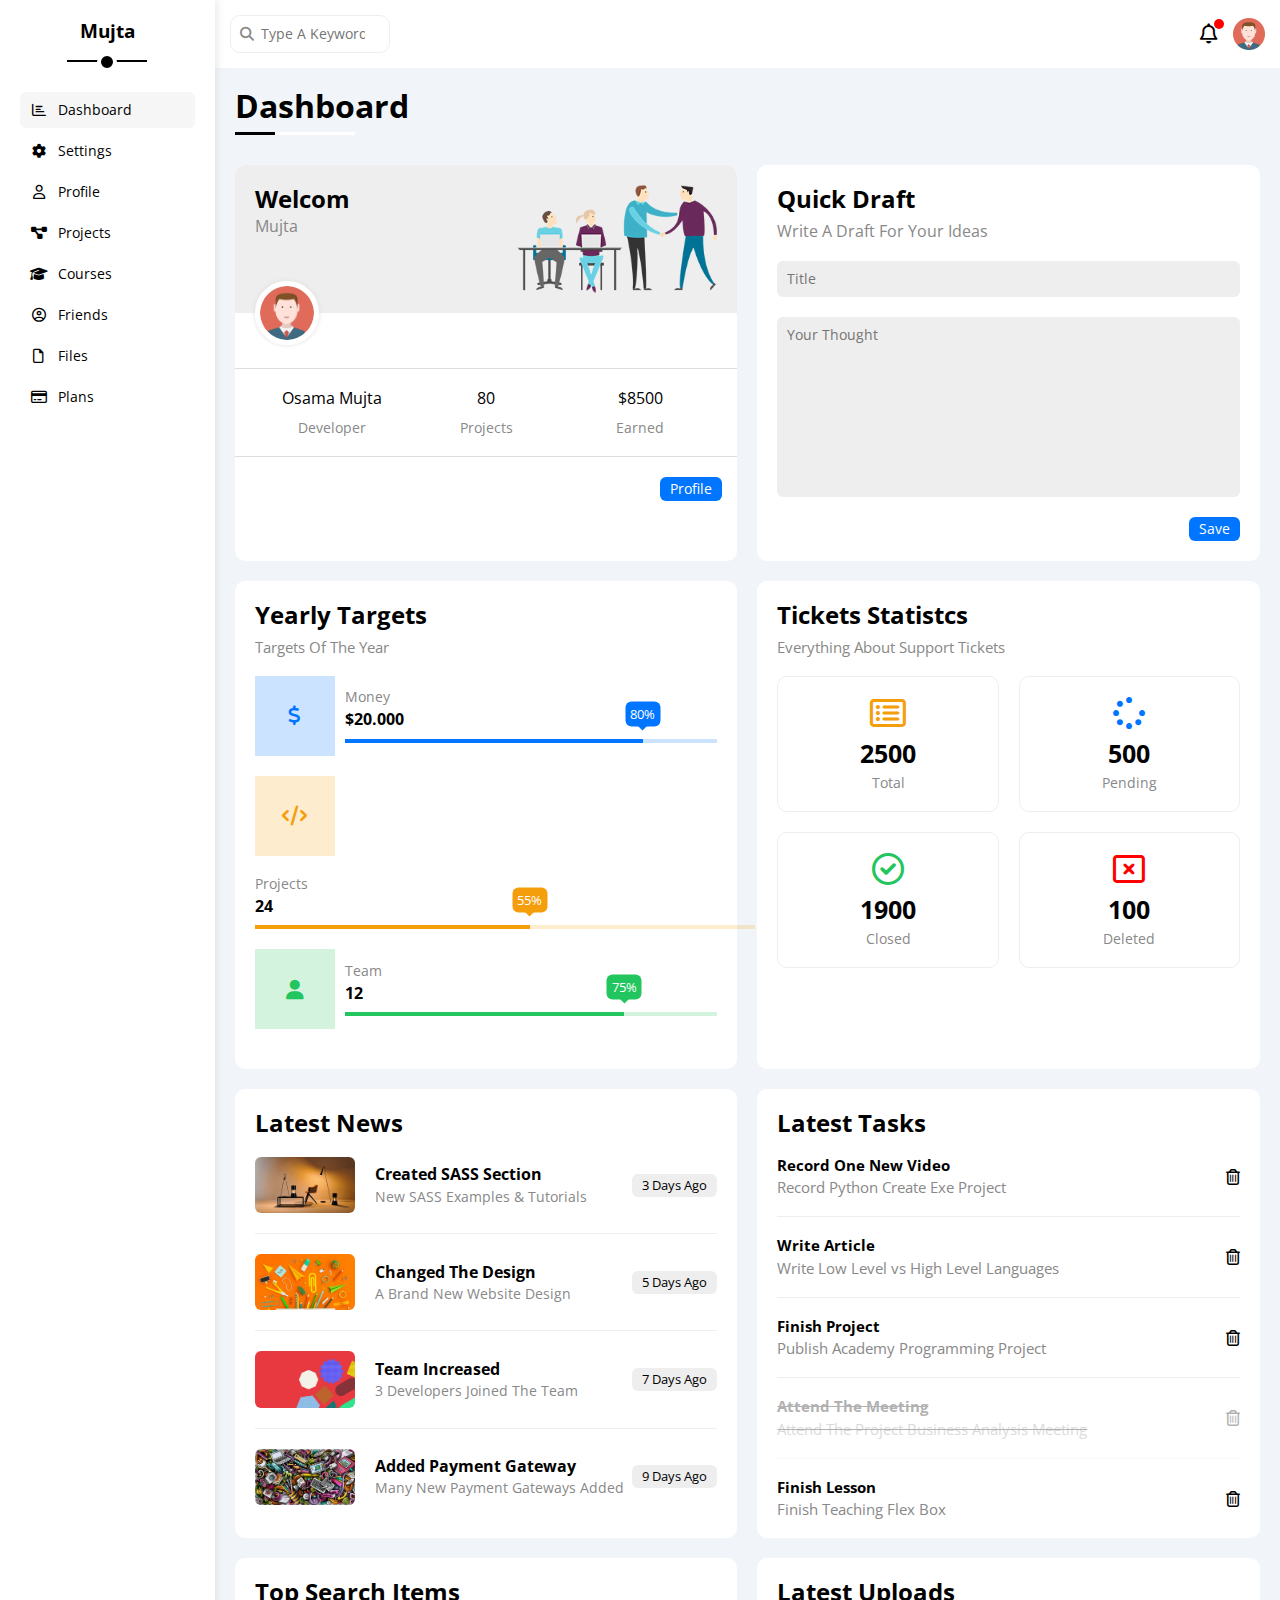
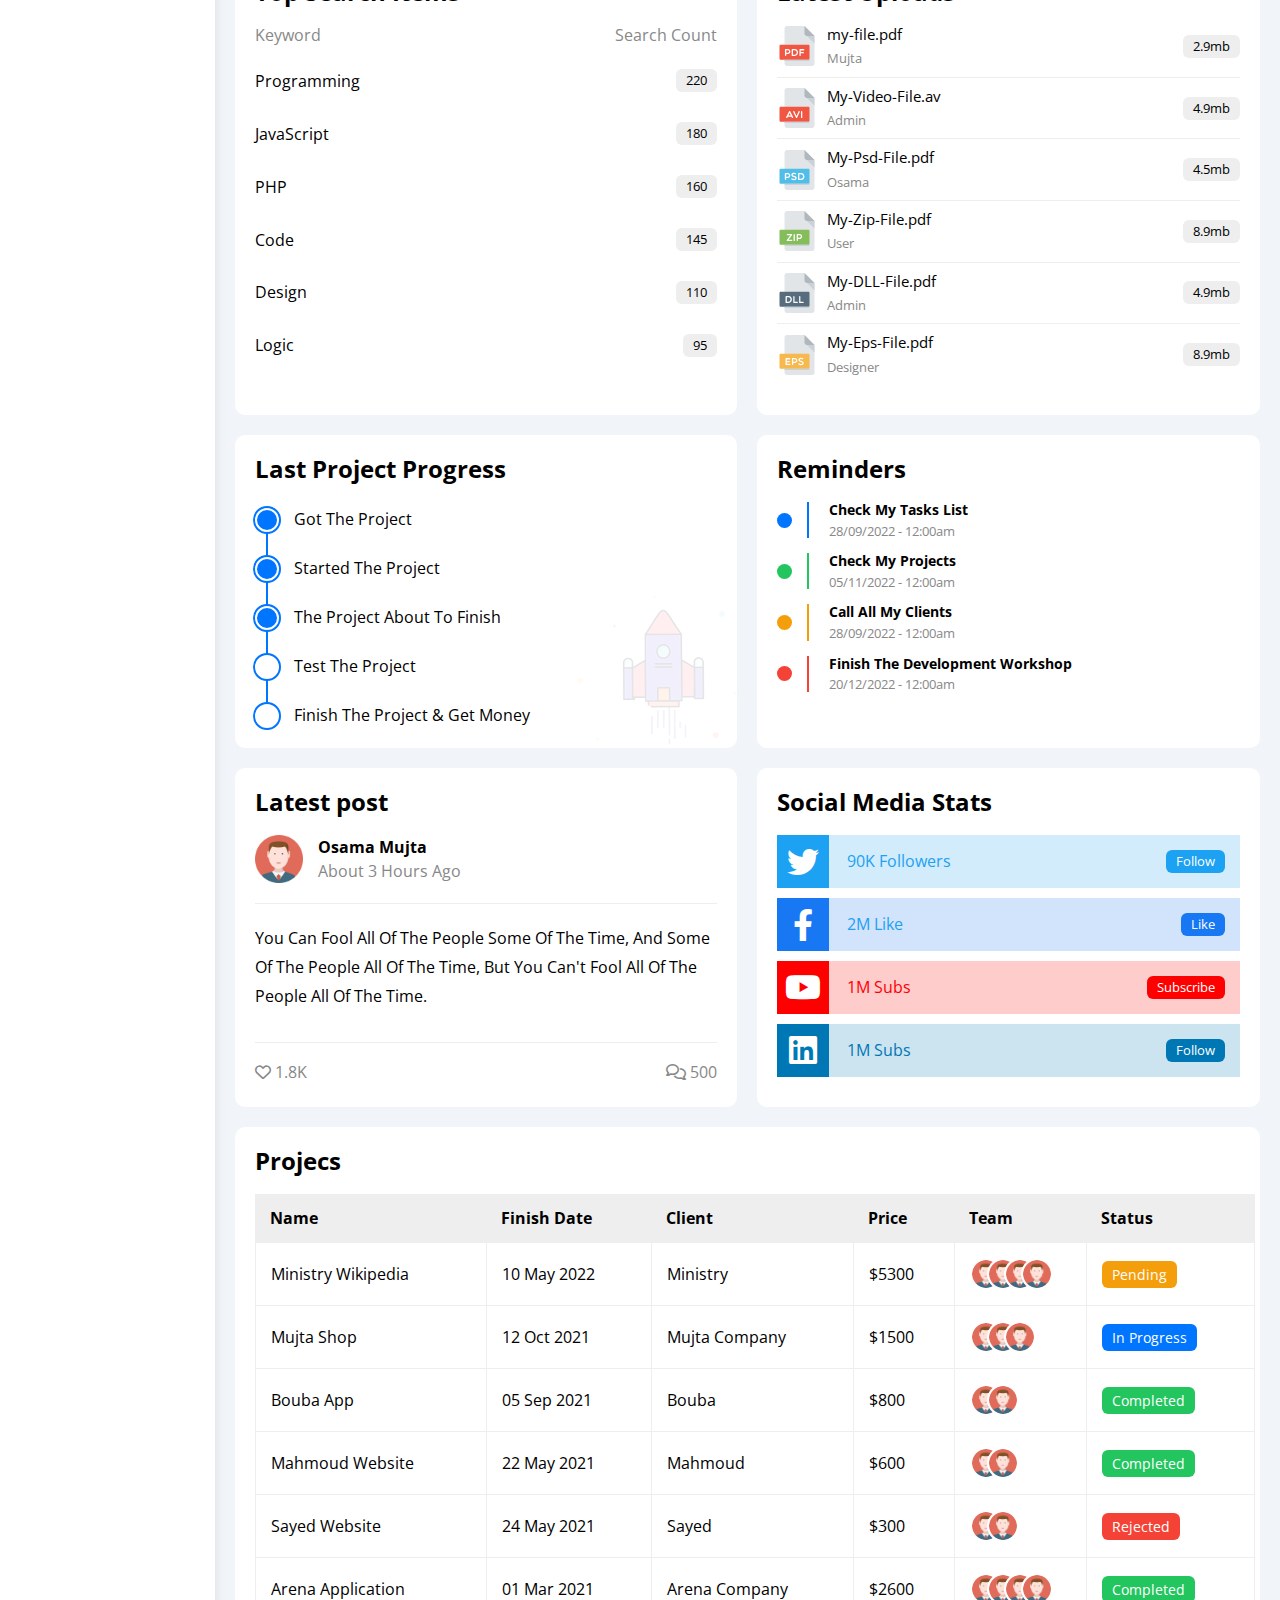
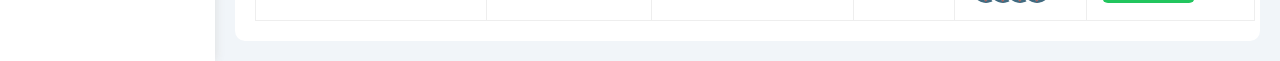
==== commit 56d4b0ff: "adding my name" ====
--- a/dashboard.html
+++ b/dashboard.html
@@ -27,52 +27,52 @@
   <div class="page d-flex">
     <!-- Start sidebar -->
     <div class="sidebar bg-white p-20 p-relative">
-      <h3 class="p-relative txt-c mt-0">Elzero</h3>
+      <h3 class="p-relative txt-c mt-0">Mujta</h3>
       <ul class="">
         <li>
-          <a class="active d-flex align-center fs-14 c-black rad-6 p-10" href="/dashboard.html">
+          <a class="active d-flex align-center fs-14 c-black rad-6 p-10" href="dashboard.html">
             <i class="fa-regular fa-chart-bar fa-fw"></i>
             <span class="hide-mobile">dashboard</span>
           </a>
         </li>
         <li>
-          <a class="d-flex align-center fs-14 c-black rad-6 p-10" href="/settings.html">
+          <a class="d-flex align-center fs-14 c-black rad-6 p-10" href="settings.html">
             <i class="fa-solid fa-gear fa-fw"></i>
             <span class="hide-mobile">settings</span>
           </a>
         </li>
         <li>
-          <a class="d-flex align-center fs-14 c-black rad-6 p-10" href="/profile.html">
+          <a class="d-flex align-center fs-14 c-black rad-6 p-10" href="profile.html">
             <i class="fa-regular fa-user fa-fw"></i>
             <span class="hide-mobile">profile</span>
           </a>
         </li>
         <li>
-          <a class="d-flex align-center fs-14 c-black rad-6 p-10" href="/projects.html">
+          <a class="d-flex align-center fs-14 c-black rad-6 p-10" href="projects.html">
             <i class="fa-solid fa-diagram-project fa-fw"></i></i>
             <span class="hide-mobile">projects</span>
           </a>
         </li>
         <li>
-          <a class="d-flex align-center fs-14 c-black rad-6 p-10" href="/courses.html">
+          <a class="d-flex align-center fs-14 c-black rad-6 p-10" href="courses.html">
             <i class="fa-solid fa-graduation-cap fa-fw"></i>
             <span class="hide-mobile">courses</span>
           </a>
         </li>
         <li>
-          <a class="d-flex align-center fs-14 c-black rad-6 p-10" href="/friends.html">
+          <a class="d-flex align-center fs-14 c-black rad-6 p-10" href="friends.html">
             <i class="fa-regular fa-circle-user fa-fw"></i>
             <span class="hide-mobile">friends</span>
           </a>
         </li>
         <li>
-          <a class="d-flex align-center fs-14 c-black rad-6 p-10" href="/files.html">
+          <a class="d-flex align-center fs-14 c-black rad-6 p-10" href="files.html">
             <i class="fa-regular fa-file fa-fw"></i>
             <span class="hide-mobile">files</span>
           </a>
         </li>
         <li>
-          <a class="d-flex align-center fs-14 c-black rad-6 p-10" href="/plans.html">
+          <a class="d-flex align-center fs-14 c-black rad-6 p-10" href="plans.html">
             <i class="fa-regular fa-credit-card fa-fw"></i>
             <span class="hide-mobile">plans</span>
           </a>
@@ -91,7 +91,7 @@
           <div class="bell p-relative">
             <i class="fa-regular fa-bell p-relative fa-lg"></i>
           </div>
-          <img src="/images/dashborder/head/avatar.png" alt="">
+          <img src="images/dashborder/head/avatar.png" alt="">
         </div>
       </div>
       <!-- End head  -->
@@ -105,16 +105,16 @@
           <div class="top p-20 d-flex s-between bg-eee">
             <div class="text p-relative">
               <h2 class="m-0">Welcom</h2>
-              <p class="c-grey mt-5">Elzero</p>
-            </div>
-            <img class="hide-mobile " src="/images/dashborder/welcome/welcome.png" alt="">
+              <p class="c-grey mt-5">Mujta</p>
+            </div>
+            <img class="hide-mobile " src="images/dashborder/welcome/welcome.png" alt="">
           </div>
           <div class="image center-img">
-            <img src="/images/dashborder/head/avatar.png" alt="">
+            <img src="images/dashborder/head/avatar.png" alt="">
           </div>
           <div class="bottom d-flex p-20 mt-20 mb-20 align-center s-around txt-c center-flex mobile-block">
             <div class="box">
-              <div class="mb-10">Osama Elzero</div>
+              <div class="mb-10">Osama Mujta</div>
               <span class="fs-14 c-grey">Developer</span>
             </div>
             <div class="box">
@@ -218,7 +218,7 @@
         <div class="latest p-20 bg-white rad-10">
           <h2 class="m-0 mb-20 center-mobile">Latest News</h2>
           <div class="box d-flex align-center mobile-block center-mobile">
-            <img class="rad-6" src="/images/dashborder/Latest-News/news-01.png" alt="">
+            <img class="rad-6" src="images/dashborder/Latest-News/news-01.png" alt="">
             <div class="text">
               <span class="d-block fw-bold fs-16 mb-5">Created SASS Section</span>
               <span class="d-block c-grey fs-14">New SASS Examples & Tutorials</span>
@@ -226,7 +226,7 @@
             <span class="d-block btn-shape label bg-eee fs-13 w-fit">3 Days Ago</span>
           </div>
           <div class="box d-flex align-center mobile-block center-mobile">
-            <img class="rad-6" src="/images/dashborder/Latest-News/news-02.png" alt="">
+            <img class="rad-6" src="images/dashborder/Latest-News/news-02.png" alt="">
             <div class="text">
               <span class="d-block fw-bold fs-16 mb-5">Changed The Design</span>
               <span class="d-block c-grey fs-14">A Brand New Website Design</span>
@@ -234,7 +234,7 @@
             <span class="d-block btn-shape label bg-eee fs-13 w-fit">5 Days Ago</span>
           </div>
           <div class="box d-flex align-center mobile-block center-mobile">
-            <img class="rad-6" src="/images/dashborder/Latest-News/news-03.png" alt="">
+            <img class="rad-6" src="images/dashborder/Latest-News/news-03.png" alt="">
             <div class="text">
               <span class="d-block fw-bold fs-16 mb-5">Team Increased</span>
               <span class="d-block c-grey fs-14">3 Developers Joined The Team</span>
@@ -242,7 +242,7 @@
             <span class="d-block btn-shape label bg-eee fs-13 w-fit">7 Days Ago</span>
           </div>
           <div class="box d-flex align-center mobile-block center-mobile">
-            <img class="rad-6" src="/images/dashborder/Latest-News/news-04.png" alt="">
+            <img class="rad-6" src="images/dashborder/Latest-News/news-04.png" alt="">
             <div class="text">
               <span class="d-block fw-bold fs-16 mb-5">Added Payment Gateway</span>
               <span class="d-block c-grey fs-14">Many New Payment Gateways Added</span>
@@ -329,15 +329,15 @@
           <h2 class="mt-0 mb-20">Latest Uploads</h2>
           <ul class="m-0">
             <li class="up-row d-flex align-center mb-10 pb-10">
-              <img class="mr-10" src="/images/dashborder/Latest-Uploads/pdf.svg" alt="">
+              <img class="mr-10" src="images/dashborder/Latest-Uploads/pdf.svg" alt="">
               <div class="info">
                 <span class="d-block fs-15 mb-5">my-file.pdf</span>
-                <span class="c-grey fs-13">Elzero</span>
+                <span class="c-grey fs-13">Mujta</span>
               </div>
               <span class="lable d-block btn-shape bg-eee fs-13">2.9mb</span>
             </li>
             <li class="up-row d-flex align-center mb-10 pb-10">
-              <img class="mr-10" src="/images/dashborder/Latest-Uploads/avi.svg" alt="">
+              <img class="mr-10" src="images/dashborder/Latest-Uploads/avi.svg" alt="">
               <div class="info">
                 <span class="d-block fs-15 mb-5">My-Video-File.av</span>
                 <span class="c-grey fs-13">Admin</span>
@@ -345,7 +345,7 @@
               <span class="lable d-block btn-shape bg-eee fs-13">4.9mb</span>
             </li>
             <li class="up-row d-flex align-center mb-10 pb-10">
-              <img class="mr-10" src="/images/dashborder/Latest-Uploads/psd.svg" alt="">
+              <img class="mr-10" src="images/dashborder/Latest-Uploads/psd.svg" alt="">
               <div class="info">
                 <span class="d-block fs-15 mb-5">My-Psd-File.pdf</span>
                 <span class="c-grey fs-13">Osama</span>
@@ -353,7 +353,7 @@
               <span class="lable d-block btn-shape bg-eee fs-13">4.5mb</span>
             </li>
             <li class="up-row d-flex align-center mb-10 pb-10">
-              <img class="mr-10" src="/images/dashborder/Latest-Uploads/zip.svg" alt="">
+              <img class="mr-10" src="images/dashborder/Latest-Uploads/zip.svg" alt="">
               <div class="info">
                 <span class="d-block fs-15 mb-5">My-Zip-File.pdf</span>
                 <span class="c-grey fs-13">User</span>
@@ -361,7 +361,7 @@
               <span class="lable d-block btn-shape bg-eee fs-13">8.9mb</span>
             </li>
             <li class="up-row d-flex align-center mb-10 pb-10">
-              <img class="mr-10" src="/images/dashborder/Latest-Uploads/dll.svg" alt="">
+              <img class="mr-10" src="images/dashborder/Latest-Uploads/dll.svg" alt="">
               <div class="info">
                 <span class="d-block fs-15 mb-5">My-DLL-File.pdf</span>
                 <span class="c-grey fs-13">Admin</span>
@@ -369,7 +369,7 @@
               <span class="lable d-block btn-shape bg-eee fs-13">4.9mb</span>
             </li>
             <li class="up-row d-flex align-center mb-10 pb-10">
-              <img class="mr-10" src="/images/dashborder/Latest-Uploads/eps.svg" alt="">
+              <img class="mr-10" src="images/dashborder/Latest-Uploads/eps.svg" alt="">
               <div class="info">
                 <span class="d-block fs-15 mb-5">My-Eps-File.pdf</span>
                 <span class="c-grey fs-13">Designer</span>
@@ -441,9 +441,9 @@
         <div class="latest-post bg-white rad-10 p-20">
           <h2 class="mt-0 mb-20">Latest post</h2>
           <div class="head d-flex align-center">
-            <img class="mr-15" src="/images/dashborder/head/avatar.png" alt="">
+            <img class="mr-15" src="images/dashborder/head/avatar.png" alt="">
             <div class="text">
-              <span class="d-block mb-5 fs-16 fw-bold">Osama Elzero</span>
+              <span class="d-block mb-5 fs-16 fw-bold">Osama Mujta</span>
               <span class="d-block c-grey fs-16">About 3 Hours Ago</span>
             </div>
           </div>
@@ -510,22 +510,22 @@
               <td>Ministry</td>
               <td>$5300</td>
               <td class="image d-flex align-center">
-                <img src="/images/dashborder/head/avatar.png" alt="">
-                <img src="/images/dashborder/head/avatar.png" alt="">
-                <img src="/images/dashborder/head/avatar.png" alt="">
-                <img src="/images/dashborder/head/avatar.png" alt="">
+                <img src="images/dashborder/head/avatar.png" alt="">
+                <img src="images/dashborder/head/avatar.png" alt="">
+                <img src="images/dashborder/head/avatar.png" alt="">
+                <img src="images/dashborder/head/avatar.png" alt="">
               </td>
               <td><span class="btn-shape bg-orange c-white fs-14">Pending</span></td>
             </tr>
             <tr>
-              <td>Elzero Shop</td>
+              <td>Mujta Shop</td>
               <td>12 Oct 2021</td>
-              <td>Elzero Company</td>
+              <td>Mujta Company</td>
               <td>$1500</td>
               <td class="image d-flex align-center">
-                <img src="/images/dashborder/head/avatar.png" alt="">
-                <img src="/images/dashborder/head/avatar.png" alt="">
-                <img src="/images/dashborder/head/avatar.png" alt="">
+                <img src="images/dashborder/head/avatar.png" alt="">
+                <img src="images/dashborder/head/avatar.png" alt="">
+                <img src="images/dashborder/head/avatar.png" alt="">
               </td>
               <td><span class="btn-shape bg-blue c-white fs-14">In Progress</span></td>
             </tr>
@@ -535,8 +535,8 @@
               <td>Bouba</td>
               <td>$800</td>
               <td class="image d-flex align-center">
-                <img src="/images/dashborder/head/avatar.png" alt="">
-                <img src="/images/dashborder/head/avatar.png" alt="">
+                <img src="images/dashborder/head/avatar.png" alt="">
+                <img src="images/dashborder/head/avatar.png" alt="">
               </td>
               <td><span class="btn-shape bg-green c-white fs-14">Completed</span></td>
             </tr>
@@ -546,8 +546,8 @@
               <td>Mahmoud</td>
               <td>$600</td>
               <td class="image d-flex align-center">
-                <img src="/images/dashborder/head/avatar.png" alt="">
-                <img src="/images/dashborder/head/avatar.png" alt="">
+                <img src="images/dashborder/head/avatar.png" alt="">
+                <img src="images/dashborder/head/avatar.png" alt="">
               </td>
               <td><span class="btn-shape bg-green c-white fs-14">Completed</span></td>
             </tr>
@@ -557,8 +557,8 @@
               <td>Sayed</td>
               <td>$300</td>
               <td class="image d-flex align-center">
-                <img src="/images/dashborder/head/avatar.png" alt="">
-                <img src="/images/dashborder/head/avatar.png" alt="">
+                <img src="images/dashborder/head/avatar.png" alt="">
+                <img src="images/dashborder/head/avatar.png" alt="">
               </td>
               <td><span class="btn-shape bg-red c-white fs-14">Rejected</span></td>
             </tr>
@@ -568,10 +568,10 @@
               <td>Arena Company</td>
               <td>$2600</td>
               <td class="image d-flex align-center">
-                <img src="/images/dashborder/head/avatar.png" alt="">
-                <img src="/images/dashborder/head/avatar.png" alt="">
-                <img src="/images/dashborder/head/avatar.png" alt="">
-                <img src="/images/dashborder/head/avatar.png" alt="">
+                <img src="images/dashborder/head/avatar.png" alt="">
+                <img src="images/dashborder/head/avatar.png" alt="">
+                <img src="images/dashborder/head/avatar.png" alt="">
+                <img src="images/dashborder/head/avatar.png" alt="">
               </td>
               <td><span class="btn-shape bg-green c-white fs-14">Completed</span></td>
             </tr>
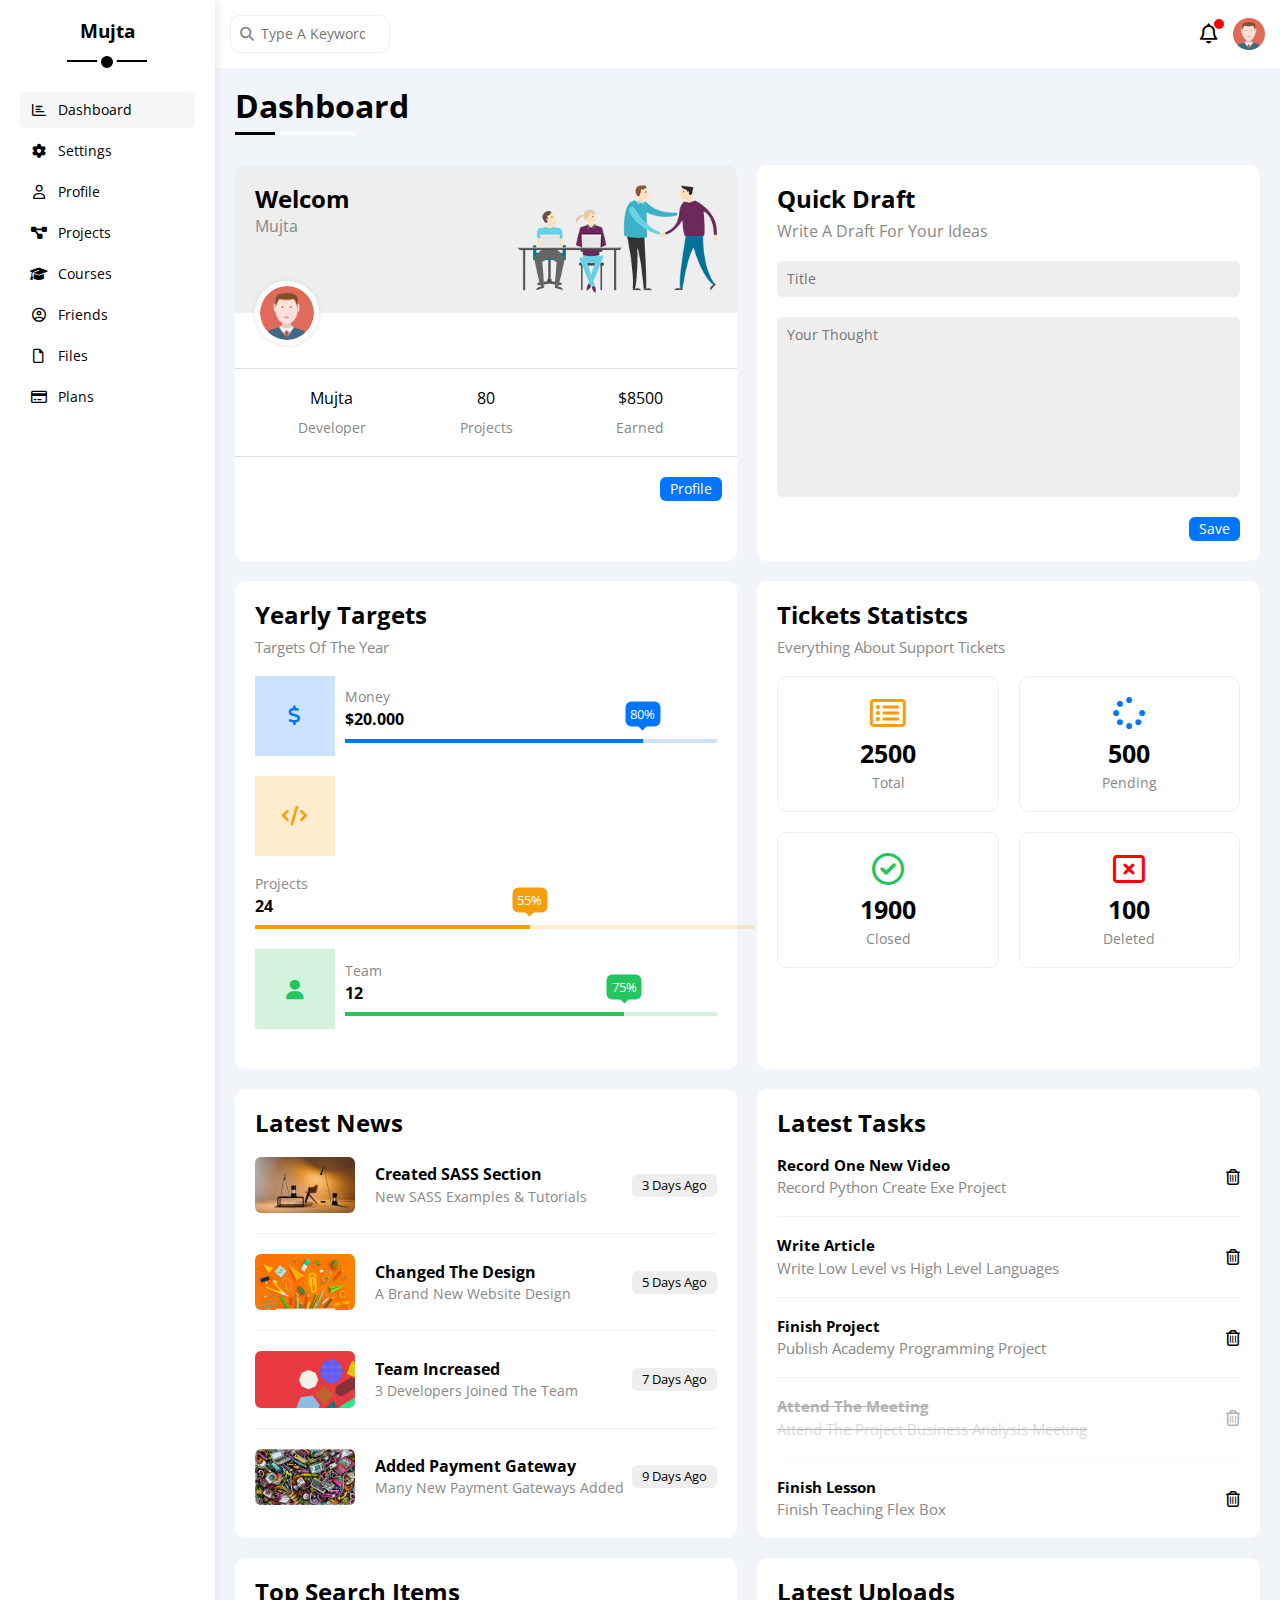
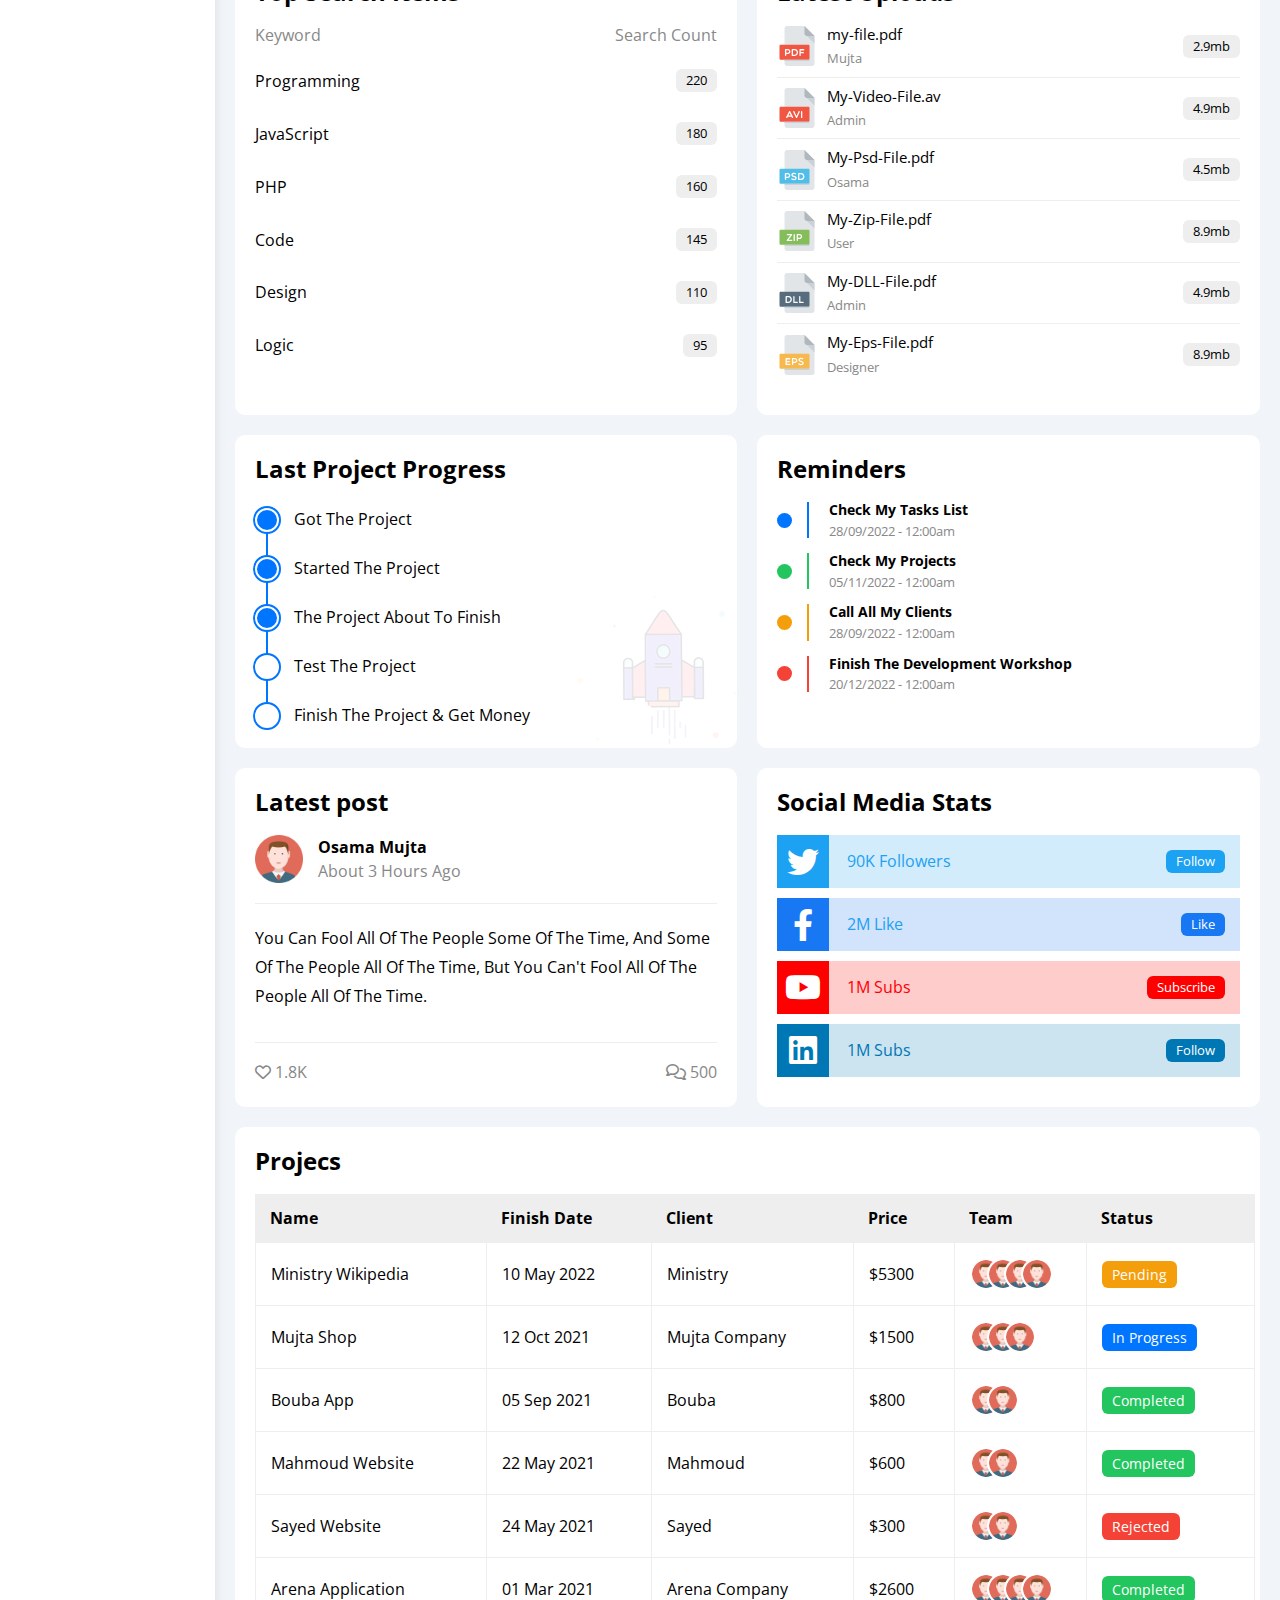
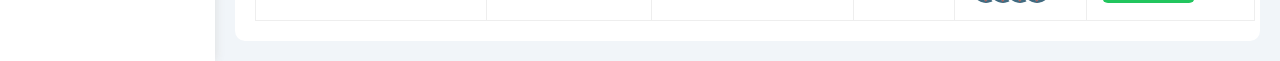
==== commit 78bcd49f: "fix name" ====
--- a/dashboard.html
+++ b/dashboard.html
@@ -114,7 +114,7 @@
           </div>
           <div class="bottom d-flex p-20 mt-20 mb-20 align-center s-around txt-c center-flex mobile-block">
             <div class="box">
-              <div class="mb-10">Osama Mujta</div>
+              <div class="mb-10">Mujta</div>
               <span class="fs-14 c-grey">Developer</span>
             </div>
             <div class="box">
